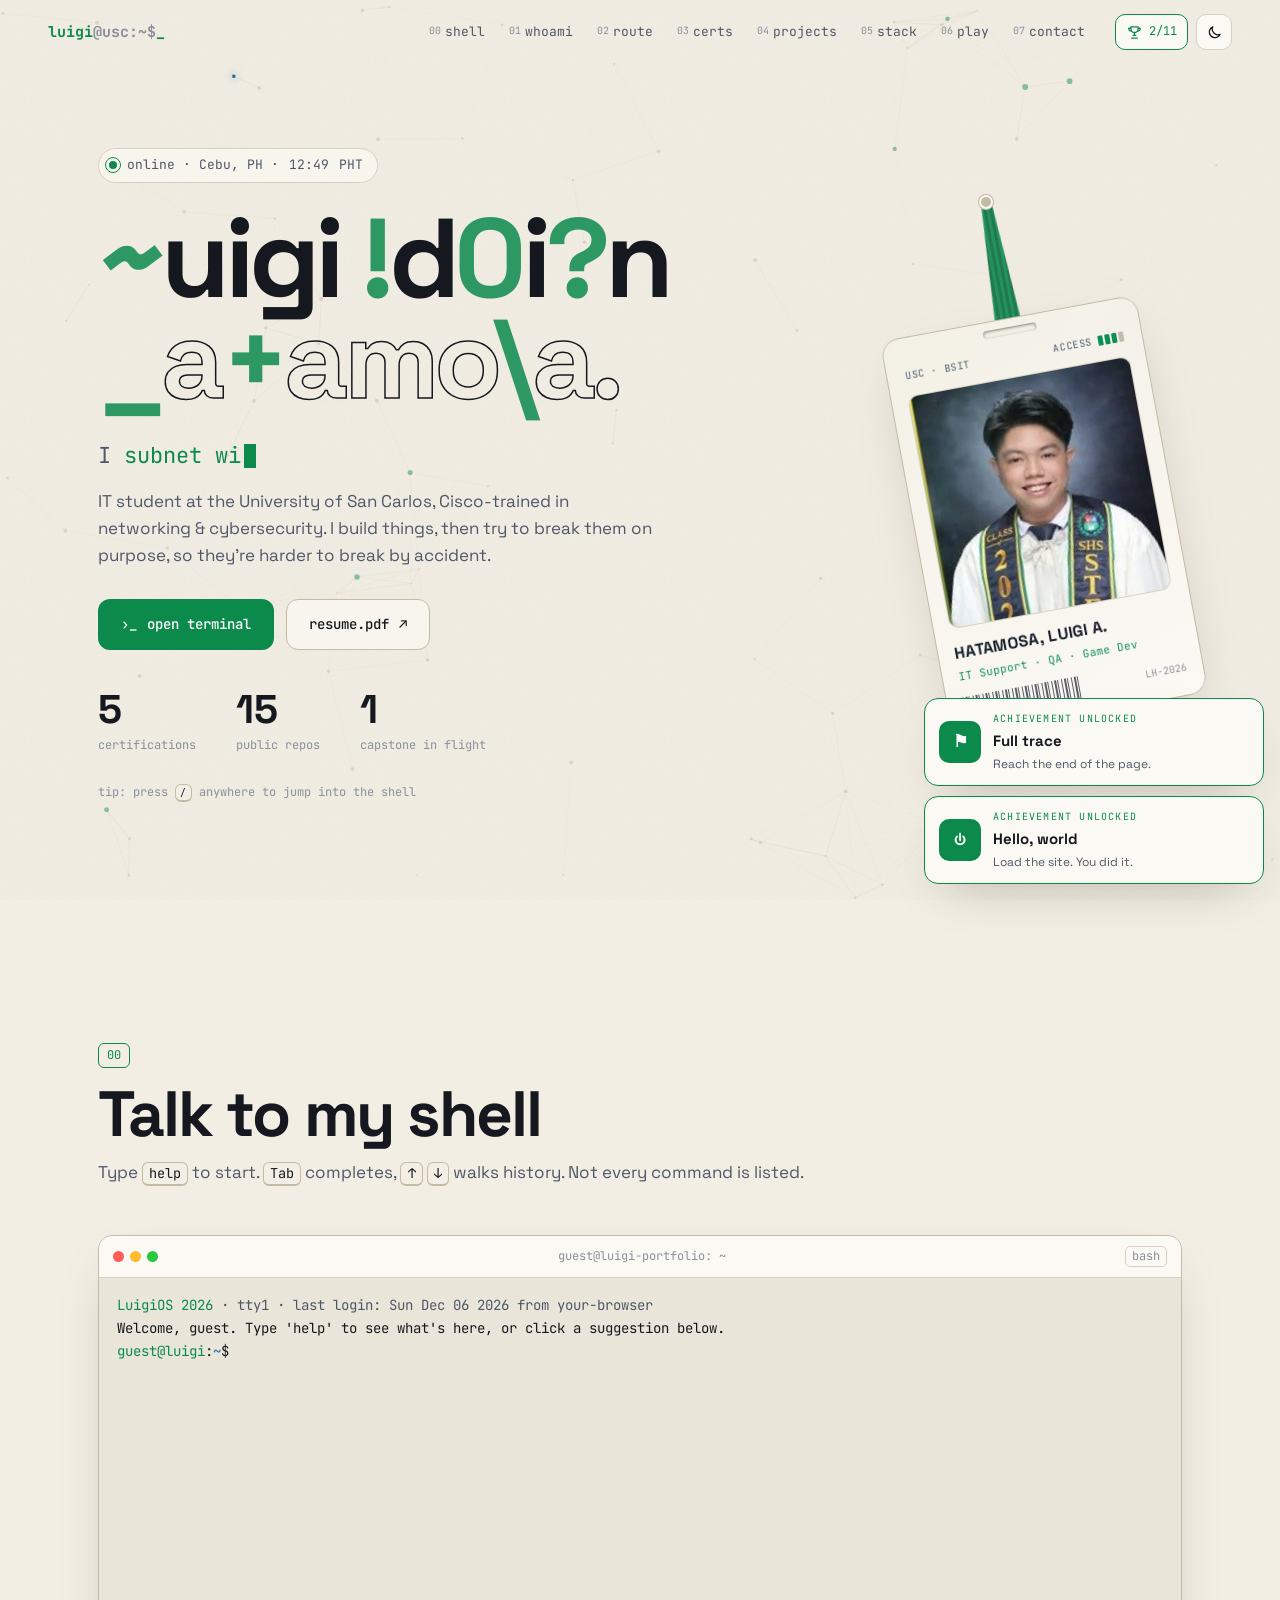
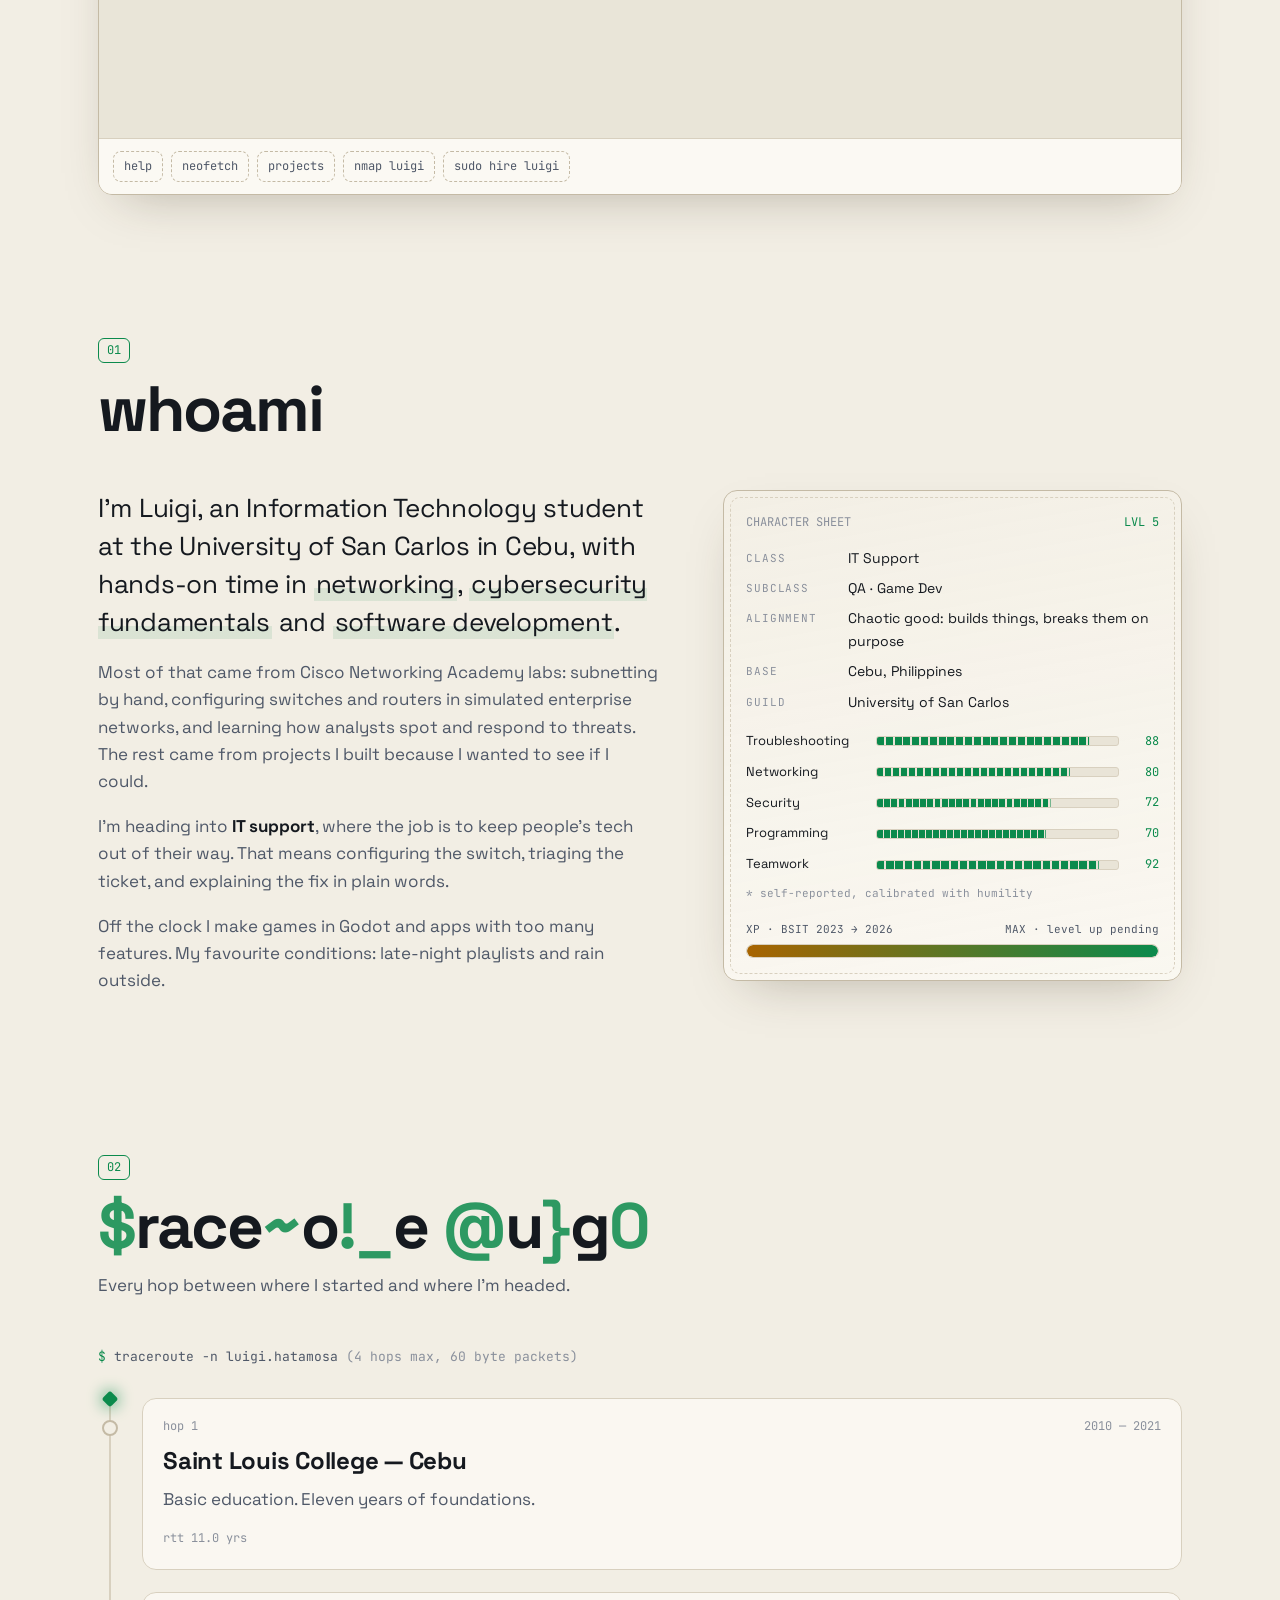
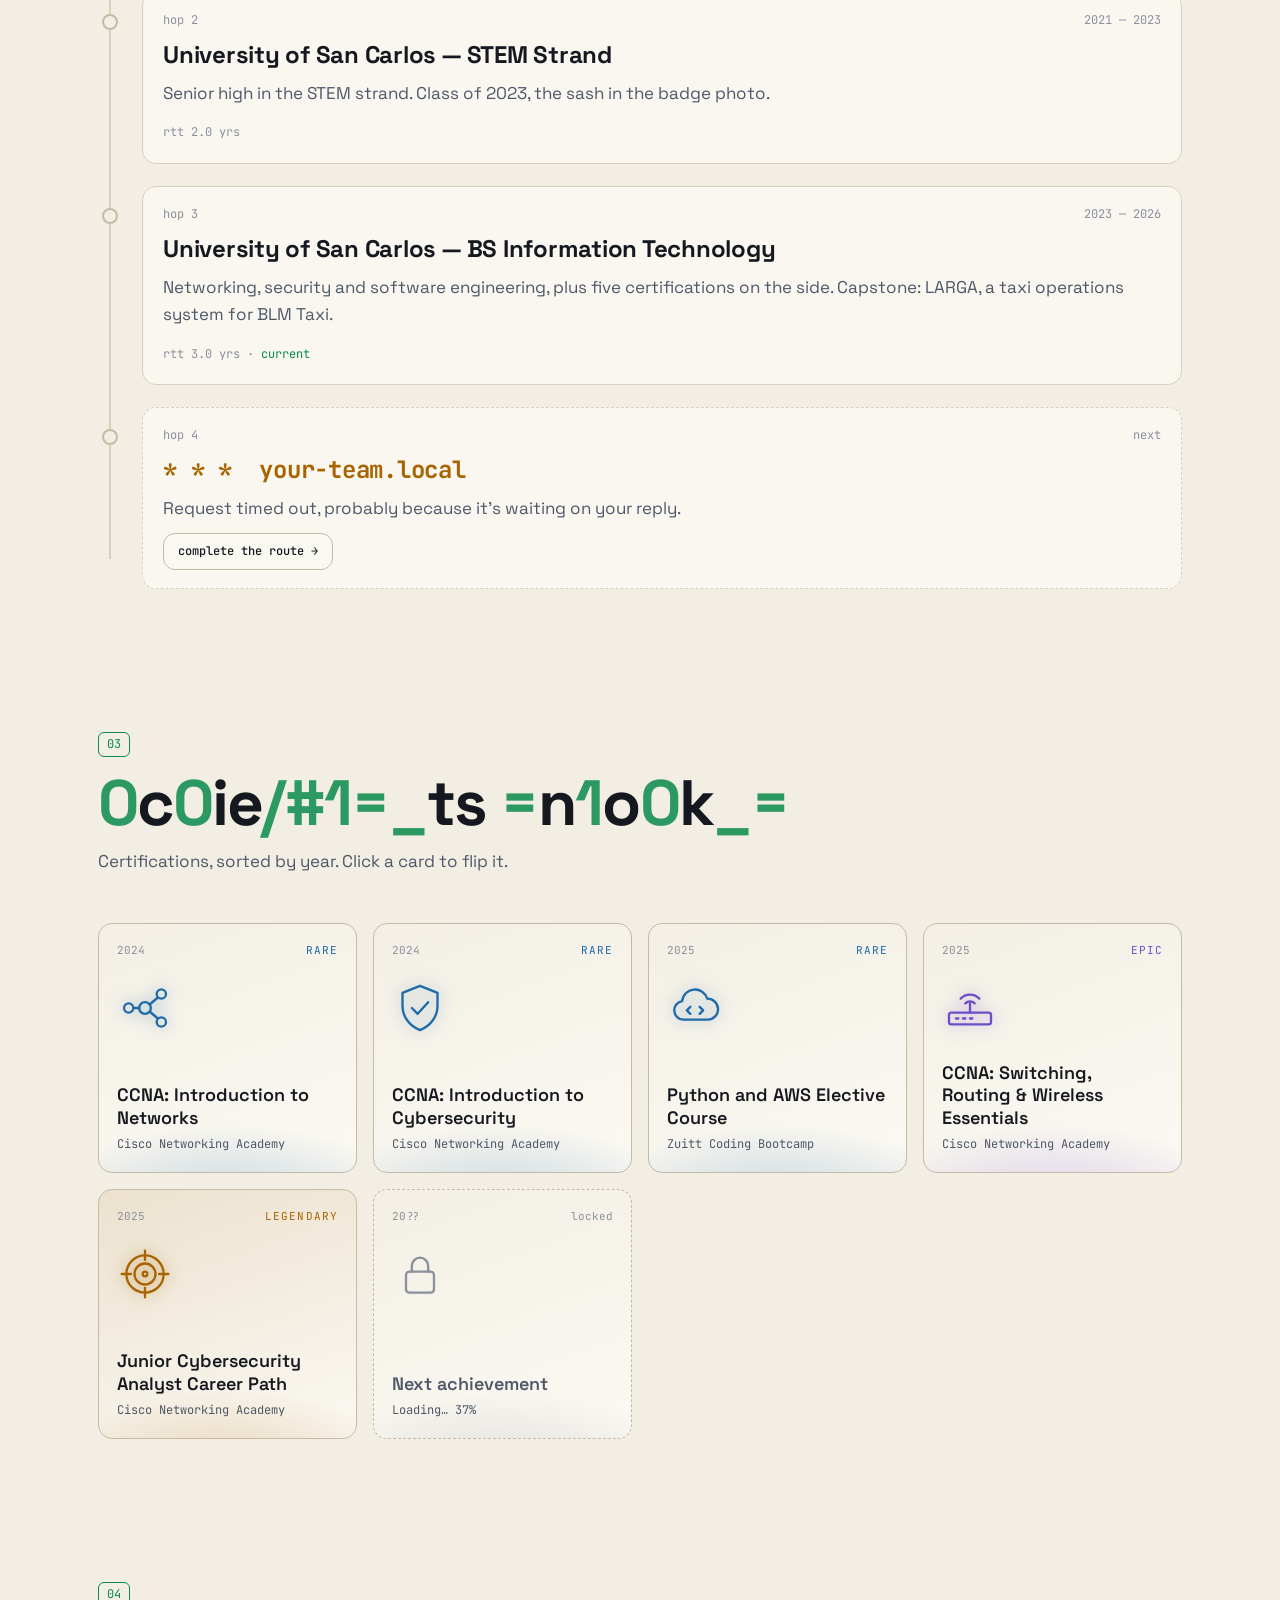
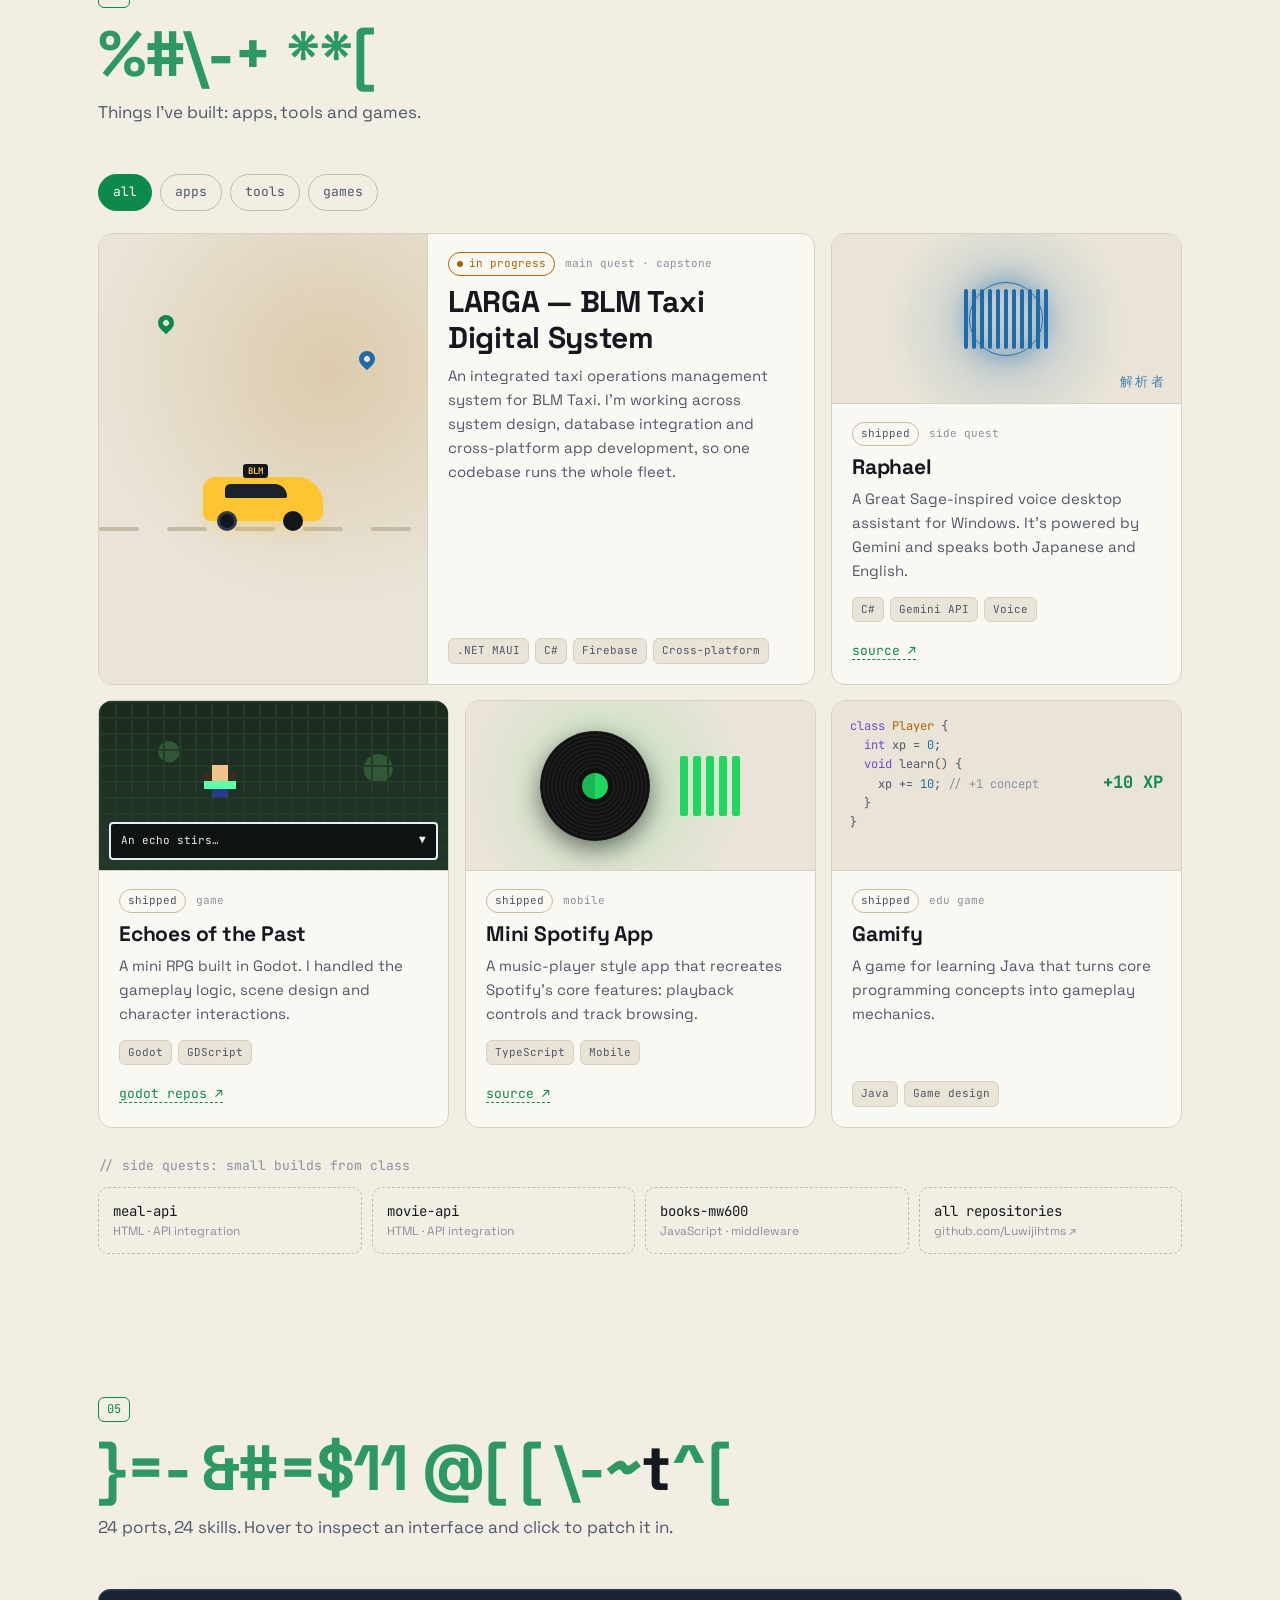
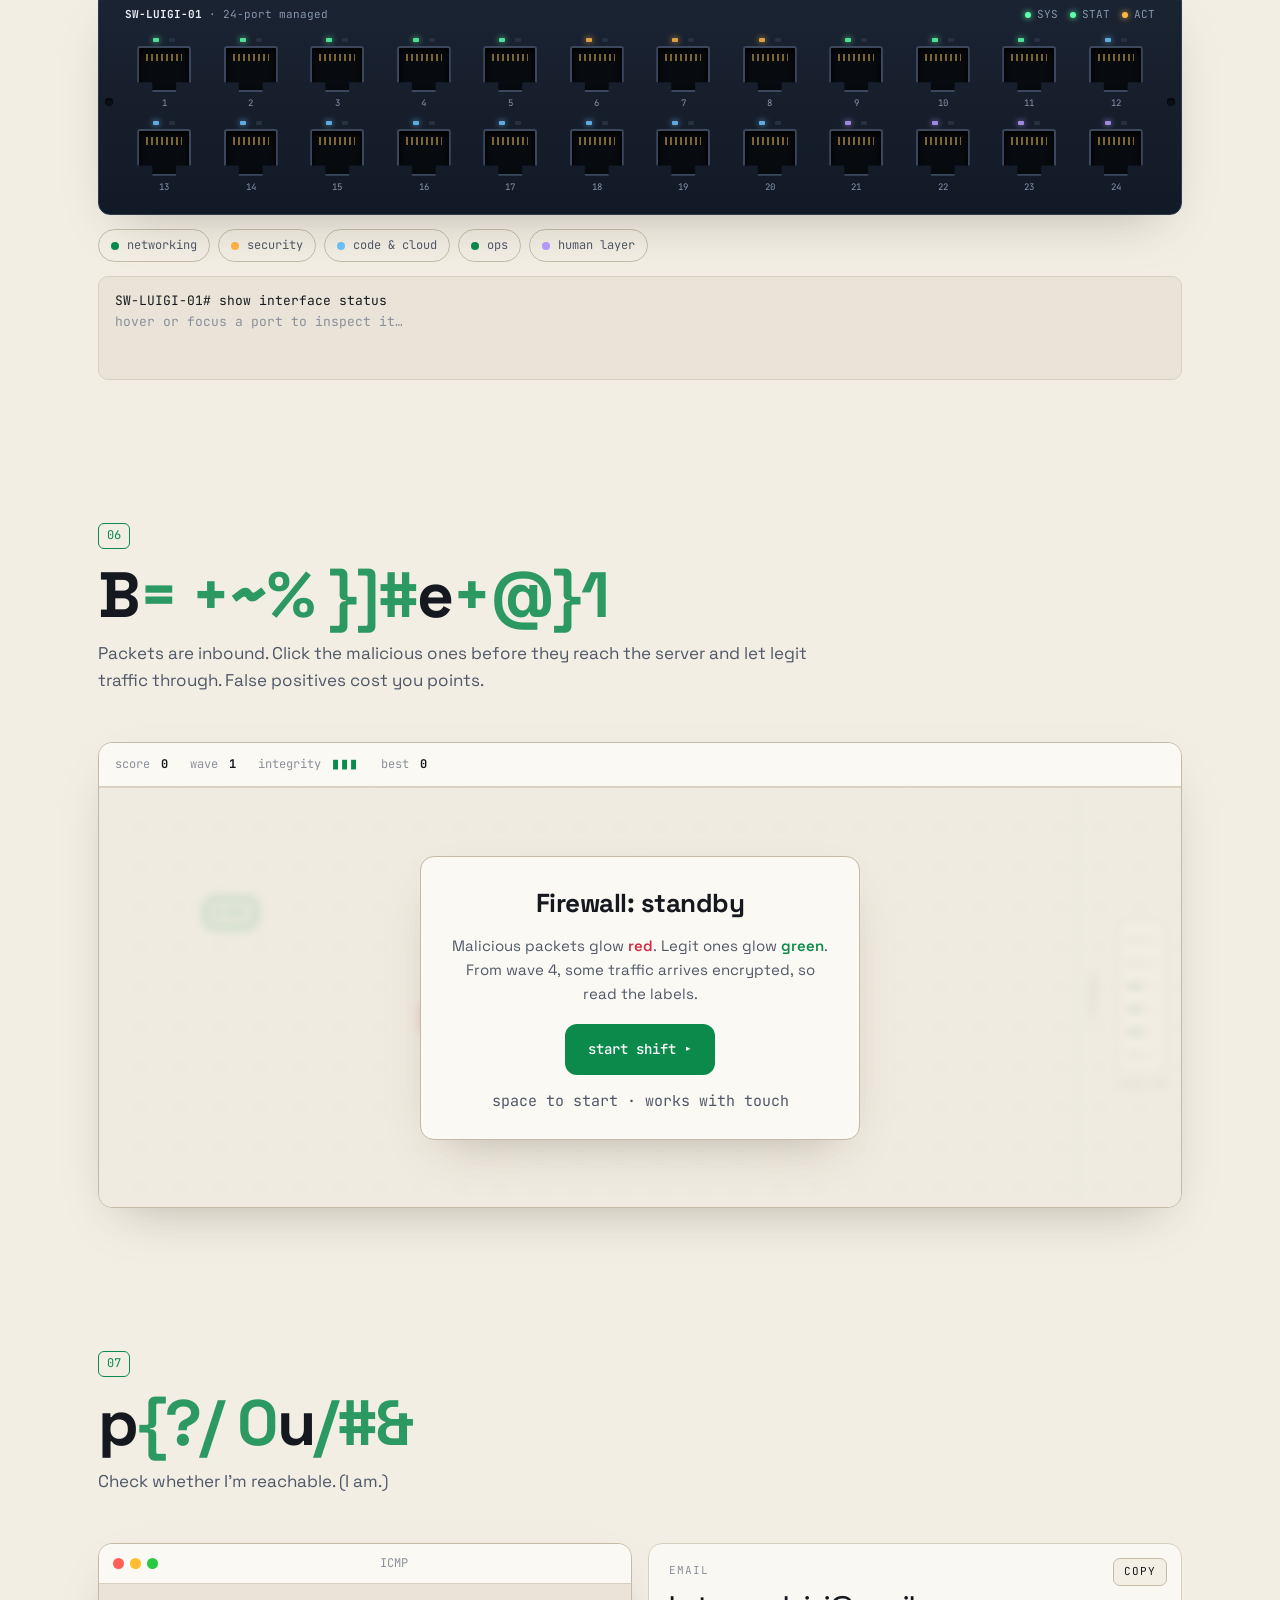
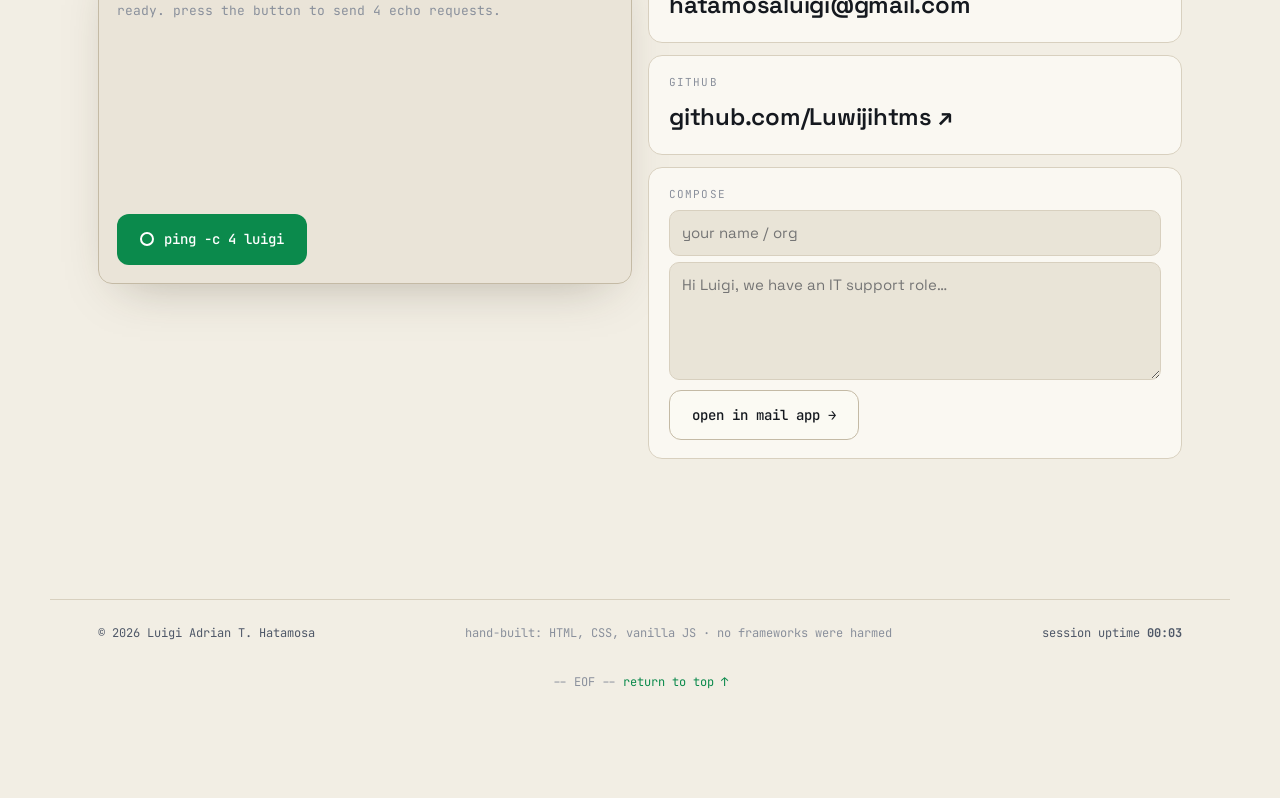
==== index.html @ 9a30456d "Redesign portfolio: interactive terminal theme, new GitHub username New site with boot screen, swing" ====
<!DOCTYPE html>
<html lang="en" data-theme="dark">
<head>
  <meta charset="utf-8" />
  <meta name="viewport" content="width=device-width,initial-scale=1" />
  <title>Luigi Hatamosa — IT Support · Builder · Breaker</title>
  <meta name="description" content="Portfolio of Luigi Adrian T. Hatamosa — BSIT student at the University of San Carlos, Cisco-trained in networking and cybersecurity, and a builder of apps and games." />
  <meta name="theme-color" content="#070a10" />
  <meta property="og:type" content="website" />
  <meta property="og:url" content="https://luwijihtms.github.io/" />
  <meta property="og:title" content="Luigi Hatamosa — IT Support · Builder · Breaker" />
  <meta property="og:description" content="Networking, cybersecurity and a habit of building things, then breaking them on purpose. Come talk to my shell." />
  <meta property="og:image" content="https://luwijihtms.github.io/assets/luigi.jpg" />
  <link rel="icon" href="assets/favicon.svg" type="image/svg+xml" />
  <link rel="preconnect" href="https://fonts.googleapis.com" />
  <link rel="preconnect" href="https://fonts.gstatic.com" crossorigin />
  <link href="https://fonts.googleapis.com/css2?family=JetBrains+Mono:wght@400;500;700&family=Space+Grotesk:wght@400;500;600;700&display=swap" rel="stylesheet" />
  <link rel="stylesheet" href="style.css" />
  <script>
    // Runs before paint: pick theme and decide whether to show the boot screen.
    (function () {
      var html = document.documentElement;
      try {
        var t = localStorage.getItem('lh-theme');
        if (t) html.dataset.theme = JSON.parse(t);
        else if (matchMedia('(prefers-color-scheme: light)').matches) html.dataset.theme = 'light';
      } catch (e) {}
      var booted = false;
      try { booted = sessionStorage.getItem('lh-booted') === '1'; } catch (e) {}
      if (!booted && !matchMedia('(prefers-reduced-motion: reduce)').matches) html.classList.add('booting');
      html.classList.add('js');
    })();
  </script>
</head>
<body>
  <a class="skip-link" href="#main">Skip to content</a>

  <!-- Boot screen (once per session) -->
  <div class="boot" id="boot" aria-hidden="true">
    <pre class="boot-log" id="boot-log"></pre>
    <p class="boot-skip">press any key to skip</p>
  </div>

  <canvas id="net-bg" class="net-bg" aria-hidden="true"></canvas>
  <div class="grain" aria-hidden="true"></div>
  <div class="cursor-ring" id="cursor-ring" aria-hidden="true"></div>

  <header class="nav" id="nav">
    <a class="nav-logo" href="#home" aria-label="Luigi Hatamosa, back to top">
      <span class="acc">luigi</span><span class="dim">@usc:~$</span><span class="blink">_</span>
    </a>
    <nav class="nav-links" id="nav-links" aria-label="Sections">
      <a href="#shell"><i>00</i>shell</a>
      <a href="#whoami"><i>01</i>whoami</a>
      <a href="#route"><i>02</i>route</a>
      <a href="#certs"><i>03</i>certs</a>
      <a href="#quests"><i>04</i>projects</a>
      <a href="#stack"><i>05</i>stack</a>
      <a href="#firewall"><i>06</i>play</a>
      <a href="#ping"><i>07</i>contact</a>
    </nav>
    <div class="nav-tools">
      <button class="chip" id="ach-btn" type="button" aria-haspopup="dialog" title="Achievements">
        <svg viewBox="0 0 24 24" aria-hidden="true"><path d="M7 4h10v3a5 5 0 0 1-10 0V4Zm5 8v4m-4 4h8m-6-4h4M7 6H4a3 3 0 0 0 3 4m10-4h3a3 3 0 0 1-3 4" /></svg>
        <span id="ach-count">0/11</span>
      </button>
      <button class="icon-btn" id="theme-btn" type="button" aria-label="Toggle light and dark theme">
        <svg class="i-sun" viewBox="0 0 24 24" aria-hidden="true"><circle cx="12" cy="12" r="4" /><path d="M12 2v2m0 16v2M4.9 4.9l1.4 1.4m11.4 11.4 1.4 1.4M2 12h2m16 0h2M4.9 19.1l1.4-1.4m11.4-11.4 1.4-1.4" /></svg>
        <svg class="i-moon" viewBox="0 0 24 24" aria-hidden="true"><path d="M20 14.5A8 8 0 0 1 9.5 4a8 8 0 1 0 10.5 10.5Z" /></svg>
      </button>
      <button class="icon-btn menu-btn" id="menu-btn" type="button" aria-expanded="false" aria-controls="nav-links" aria-label="Open menu">
        <span></span><span></span>
      </button>
    </div>
    <div class="scroll-progress" id="scroll-progress" aria-hidden="true"></div>
  </header>

  <main id="main">
    <!-- HERO -->
    <section id="home" class="hero">
      <div class="hero-copy">
        <p class="status-line"><span class="pulse" aria-hidden="true"></span>online · Cebu, PH · <span id="clock">--:--</span> PHT</p>
        <h1 class="hero-name">
          <span class="scramble" data-text="Luigi Adrian">Luigi Adrian</span>
          <span class="scramble outline" data-text="Hatamosa.">Hatamosa.</span>
        </h1>
        <p class="hero-role">I <span class="rotator" id="rotator">keep networks up</span><span class="caret" aria-hidden="true"></span></p>
        <p class="hero-sub">IT student at the University of San Carlos, Cisco-trained in networking &amp; cybersecurity. I build things, then try to break them on purpose, so they're harder to break by accident.</p>
        <div class="hero-ctas">
          <a class="btn btn-primary magnetic" href="#shell" data-focus-terminal>
            <span class="mono">›_</span> open terminal
          </a>
          <a class="btn btn-ghost magnetic" href="assets/Hatamosa_Resume.pdf" target="_blank" rel="noopener">resume.pdf <span aria-hidden="true">↗</span></a>
        </div>
        <ul class="hero-meta">
          <li><b data-count="5">0</b><span>certifications</span></li>
          <li><b data-count="15">0</b><span>public repos</span></li>
          <li><b data-count="1">0</b><span>capstone in flight</span></li>
        </ul>
        <p class="kbd-hint">tip: press <kbd>/</kbd> anywhere to jump into the shell</p>
      </div>

      <div class="badge-stage" id="badge-stage">
        <div class="pivot" aria-hidden="true"></div>
        <div class="pendulum" id="pendulum">
          <div class="strap" aria-hidden="true"></div>
          <div class="badge" id="badge" tabindex="0" role="button" aria-label="ID badge for Luigi Hatamosa. Press Enter to give it a push.">
            <div class="badge-clip" aria-hidden="true"></div>
            <div class="badge-head"><span>USC · BSIT</span><span class="badge-level">ACCESS <i></i><i></i><i></i><i class="off"></i></span></div>
            <div class="badge-photo"><img src="assets/luigi.jpg" alt="Portrait of Luigi Adrian Hatamosa in his senior high STEM graduation sash" width="305" height="444" /></div>
            <div class="badge-body">
              <strong>HATAMOSA, LUIGI A.</strong>
              <span>IT Support · QA · Game Dev</span>
              <div class="badge-foot">
                <div class="barcode" aria-hidden="true"></div>
                <span class="mono">LH-2026</span>
              </div>
            </div>
            <div class="badge-holo" aria-hidden="true"></div>
          </div>
        </div>
        <p class="badge-hint mono">↖ grab it. swing it.</p>
      </div>
    </section>

    <!-- 00 SHELL -->
    <section id="shell" class="section">
      <header class="sec-head reveal">
        <span class="sec-num">00</span>
        <h2 data-scramble>Talk to my shell</h2>
        <p>Type <kbd>help</kbd> to start. <kbd>Tab</kbd> completes, <kbd>↑</kbd> <kbd>↓</kbd> walks history. Not every command is listed.</p>
      </header>
      <div class="term reveal" id="term">
        <div class="term-bar">
          <span class="dots" aria-hidden="true"><i></i><i></i><i></i></span>
          <span class="term-title">guest@luigi-portfolio: ~</span>
          <span class="term-tag">bash</span>
        </div>
        <div class="term-body" id="term-body">
          <div class="term-out" id="term-out" role="log" aria-live="polite"></div>
          <form class="term-line" id="term-form" autocomplete="off">
            <label for="term-input" class="term-prompt"><span class="acc">guest@luigi</span>:<span class="info">~</span>$</label>
            <input id="term-input" type="text" spellcheck="false" autocapitalize="off" autocorrect="off" enterkeyhint="send" aria-label="Terminal command" />
          </form>
        </div>
        <div class="term-chips" aria-label="Suggested commands">
          <button type="button" data-cmd="help">help</button>
          <button type="button" data-cmd="neofetch">neofetch</button>
          <button type="button" data-cmd="projects">projects</button>
          <button type="button" data-cmd="nmap luigi">nmap luigi</button>
          <button type="button" data-cmd="sudo hire luigi">sudo hire luigi</button>
        </div>
      </div>
    </section>

    <!-- 01 WHOAMI -->
    <section id="whoami" class="section">
      <header class="sec-head reveal">
        <span class="sec-num">01</span>
        <h2 data-scramble>whoami</h2>
      </header>
      <div class="who-grid">
        <div class="who-copy reveal">
          <p class="lead">I'm Luigi, an Information Technology student at the University of San Carlos in Cebu, with hands-on time in <mark>networking</mark>, <mark>cybersecurity fundamentals</mark> and <mark>software development</mark>.</p>
          <p>Most of that came from Cisco Networking Academy labs: subnetting by hand, configuring switches and routers in simulated enterprise networks, and learning how analysts spot and respond to threats. The rest came from projects I built because I wanted to see if I could.</p>
          <p>I'm heading into <strong>IT support</strong>, where the job is to keep people's tech out of their way. That means configuring the switch, triaging the ticket, and explaining the fix in plain words.</p>
          <p class="muted">Off the clock I make games in Godot and apps with too many features. My favourite conditions: late-night playlists and rain outside.</p>
        </div>

        <aside class="charsheet reveal" aria-label="Character sheet">
          <div class="cs-head">
            <span class="mono dim">CHARACTER SHEET</span>
            <span class="mono acc">LVL <span id="cs-level">—</span></span>
          </div>
          <dl class="cs-facts">
            <div><dt>Class</dt><dd>IT Support</dd></div>
            <div><dt>Subclass</dt><dd>QA · Game Dev</dd></div>
            <div><dt>Alignment</dt><dd>Chaotic good: builds things, breaks them on purpose</dd></div>
            <div><dt>Base</dt><dd>Cebu, Philippines</dd></div>
            <div><dt>Guild</dt><dd>University of San Carlos</dd></div>
          </dl>
          <ul class="stats">
            <li data-value="88"><span>Troubleshooting</span><b></b><em>88</em></li>
            <li data-value="80"><span>Networking</span><b></b><em>80</em></li>
            <li data-value="72"><span>Security</span><b></b><em>72</em></li>
            <li data-value="70"><span>Programming</span><b></b><em>70</em></li>
            <li data-value="92"><span>Teamwork</span><b></b><em>92</em></li>
          </ul>
          <p class="cs-note mono dim">* self-reported, calibrated with humility</p>
          <div class="xp">
            <div class="xp-top mono"><span>XP · BSIT 2023 → 2026</span><span id="xp-pct">0%</span></div>
            <div class="xp-bar"><div class="xp-fill" id="xp-fill"></div></div>
          </div>
        </aside>
      </div>
    </section>

    <!-- 02 ROUTE -->
    <section id="route" class="section">
      <header class="sec-head reveal">
        <span class="sec-num">02</span>
        <h2 data-scramble>traceroute luigi</h2>
        <p>Every hop between where I started and where I'm headed.</p>
      </header>
      <div class="trace" id="trace">
        <div class="trace-cmd mono reveal"><span class="acc">$</span> traceroute -n luigi.hatamosa <span class="dim">(4 hops max, 60 byte packets)</span></div>
        <div class="trace-rail" aria-hidden="true"><div class="trace-fill" id="trace-fill"></div><div class="trace-packet" id="trace-packet"></div></div>
        <ol class="hops">
          <li class="hop reveal">
            <span class="hop-dot" aria-hidden="true"></span>
            <div class="hop-card">
              <div class="hop-top mono"><span>hop 1</span><span>2010 — 2021</span></div>
              <h3>Saint Louis College — Cebu</h3>
              <p>Basic education. Eleven years of foundations.</p>
              <span class="hop-ms mono">rtt 11.0 yrs</span>
            </div>
          </li>
          <li class="hop reveal">
            <span class="hop-dot" aria-hidden="true"></span>
            <div class="hop-card">
              <div class="hop-top mono"><span>hop 2</span><span>2021 — 2023</span></div>
              <h3>University of San Carlos — STEM Strand</h3>
              <p>Senior high in the STEM strand. Class of 2023, the sash in the badge photo.</p>
              <span class="hop-ms mono">rtt 2.0 yrs</span>
            </div>
          </li>
          <li class="hop reveal">
            <span class="hop-dot" aria-hidden="true"></span>
            <div class="hop-card">
              <div class="hop-top mono"><span>hop 3</span><span>2023 — 2026</span></div>
              <h3>University of San Carlos — BS Information Technology</h3>
              <p>Networking, security and software engineering, plus five certifications on the side. Capstone: LARGA, a taxi operations system for BLM Taxi.</p>
              <span class="hop-ms mono">rtt 3.0 yrs · <span class="acc">current</span></span>
            </div>
          </li>
          <li class="hop hop-next reveal">
            <span class="hop-dot" aria-hidden="true"></span>
            <div class="hop-card">
              <div class="hop-top mono"><span>hop 4</span><span>next</span></div>
              <h3 class="mono">* * *&nbsp; your-team.local</h3>
              <p>Request timed out, probably because it's waiting on your reply.</p>
              <a class="btn btn-ghost small" href="#ping">complete the route →</a>
            </div>
          </li>
        </ol>
      </div>
    </section>

    <!-- 03 CERTS -->
    <section id="certs" class="section">
      <header class="sec-head reveal">
        <span class="sec-num">03</span>
        <h2 data-scramble>Achievements unlocked</h2>
        <p>Certifications, sorted by year. Click a card to flip it.</p>
      </header>
      <div class="certs">
        <button class="cert reveal" type="button" data-rarity="rare" aria-pressed="false">
          <span class="cert-inner">
            <span class="cert-face cert-front">
              <span class="cert-top mono"><span>2024</span><span class="rarity">rare</span></span>
              <span class="cert-icon" aria-hidden="true"><svg viewBox="0 0 48 48"><circle cx="10" cy="24" r="4"/><circle cx="38" cy="12" r="4"/><circle cx="38" cy="36" r="4"/><circle cx="24" cy="24" r="5"/><path d="M14 24h5m9-3 7-6m-7 12 7 6"/></svg></span>
              <span class="cert-title">CCNA: Introduction to Networks</span>
              <span class="cert-org">Cisco Networking Academy</span>
            </span>
            <span class="cert-face cert-back">
              <span class="cert-top mono"><span>ITN</span><span>↺</span></span>
              <span>A foundation in networking: IP addressing, subnetting and basic network device configuration.</span>
            </span>
          </span>
        </button>
        <button class="cert reveal" type="button" data-rarity="rare" aria-pressed="false">
          <span class="cert-inner">
            <span class="cert-face cert-front">
              <span class="cert-top mono"><span>2024</span><span class="rarity">rare</span></span>
              <span class="cert-icon" aria-hidden="true"><svg viewBox="0 0 48 48"><path d="M24 5 9 11v11c0 10 6.5 17.5 15 21 8.5-3.5 15-11 15-21V11L24 5Z"/><path d="m17 24 5 5 9-10"/></svg></span>
              <span class="cert-title">CCNA: Introduction to Cybersecurity</span>
              <span class="cert-org">Cisco Networking Academy</span>
            </span>
            <span class="cert-face cert-back">
              <span class="cert-top mono"><span>CYBER</span><span>↺</span></span>
              <span>Core cybersecurity concepts: threat identification, data protection and common attack vectors.</span>
            </span>
          </span>
        </button>
        <button class="cert reveal" type="button" data-rarity="rare" aria-pressed="false">
          <span class="cert-inner">
            <span class="cert-face cert-front">
              <span class="cert-top mono"><span>2025</span><span class="rarity">rare</span></span>
              <span class="cert-icon" aria-hidden="true"><svg viewBox="0 0 48 48"><path d="M14 34a8 8 0 0 1-1-15.9A11 11 0 0 1 34.5 16 9 9 0 0 1 35 34H14Z"/><path d="m20 23-3 3 3 3m8-6 3 3-3 3"/></svg></span>
              <span class="cert-title">Python and AWS Elective Course</span>
              <span class="cert-org">Zuitt Coding Bootcamp</span>
            </span>
            <span class="cert-face cert-back">
              <span class="cert-top mono"><span>PY+AWS</span><span>↺</span></span>
              <span>Python fundamentals and AWS cloud services, applied to practical application development.</span>
            </span>
          </span>
        </button>
        <button class="cert reveal" type="button" data-rarity="epic" aria-pressed="false">
          <span class="cert-inner">
            <span class="cert-face cert-front">
              <span class="cert-top mono"><span>2025</span><span class="rarity">epic</span></span>
              <span class="cert-icon" aria-hidden="true"><svg viewBox="0 0 48 48"><rect x="6" y="28" width="36" height="10" rx="2"/><path d="M12 33h2m4 0h2m4 0h2"/><path d="M24 28v-8m-8-4a11 11 0 0 1 16 0m-12 4a5.5 5.5 0 0 1 8 0"/></svg></span>
              <span class="cert-title">CCNA: Switching, Routing &amp; Wireless Essentials</span>
              <span class="cert-org">Cisco Networking Academy</span>
            </span>
            <span class="cert-face cert-back">
              <span class="cert-top mono"><span>SRWE</span><span>↺</span></span>
              <span>Hands-on configuration of switches, routers and wireless LANs in simulated enterprise environments.</span>
            </span>
          </span>
        </button>
        <button class="cert reveal" type="button" data-rarity="legendary" aria-pressed="false">
          <span class="cert-inner">
            <span class="cert-face cert-front">
              <span class="cert-top mono"><span>2025</span><span class="rarity">legendary</span></span>
              <span class="cert-icon" aria-hidden="true"><svg viewBox="0 0 48 48"><circle cx="24" cy="24" r="16"/><circle cx="24" cy="24" r="9"/><path d="M24 4v8m0 24v8M4 24h8m24 0h8"/><circle cx="24" cy="24" r="2"/></svg></span>
              <span class="cert-title">Junior Cybersecurity Analyst Career Path</span>
              <span class="cert-org">Cisco Networking Academy</span>
            </span>
            <span class="cert-face cert-back">
              <span class="cert-top mono"><span>JCA</span><span>↺</span></span>
              <span>Security monitoring, incident response fundamentals and analyst-level threat assessment workflows.</span>
            </span>
          </span>
        </button>
        <div class="cert cert-locked reveal" aria-label="Next certification: locked">
          <span class="cert-inner">
            <span class="cert-face cert-front">
              <span class="cert-top mono"><span>20??</span><span>locked</span></span>
              <span class="cert-icon" aria-hidden="true"><svg viewBox="0 0 48 48"><rect x="12" y="22" width="24" height="18" rx="3"/><path d="M17 22v-5a7 7 0 0 1 14 0v5"/></svg></span>
              <span class="cert-title">Next achievement</span>
              <span class="cert-org">Loading… 37%</span>
            </span>
          </span>
        </div>
      </div>
    </section>

    <!-- 04 PROJECTS -->
    <section id="quests" class="section">
      <header class="sec-head reveal">
        <span class="sec-num">04</span>
        <h2 data-scramble>Quest log</h2>
        <p>Things I've built: apps, tools and games.</p>
      </header>
      <div class="filters reveal" role="group" aria-label="Filter projects">
        <button type="button" class="filter is-on" data-filter="all">all</button>
        <button type="button" class="filter" data-filter="app">apps</button>
        <button type="button" class="filter" data-filter="tool">tools</button>
        <button type="button" class="filter" data-filter="game">games</button>
      </div>
      <div class="quests" id="quest-grid">
        <article class="quest quest-wide reveal" data-kind="app" data-tilt>
          <div class="quest-art art-taxi" aria-hidden="true">
            <div class="road"><i></i><i></i><i></i><i></i><i></i><i></i></div>
            <div class="taxi"><span>BLM</span></div>
            <div class="pin p1"></div><div class="pin p2"></div>
          </div>
          <div class="quest-body">
            <div class="quest-meta mono"><span class="status status-live">in progress</span><span>main quest · capstone</span></div>
            <h3>LARGA — BLM Taxi Digital System</h3>
            <p>An integrated taxi operations management system for BLM Taxi. I'm working across system design, database integration and cross-platform app development, so one codebase runs the whole fleet.</p>
            <ul class="tags"><li>.NET MAUI</li><li>C#</li><li>Firebase</li><li>Cross-platform</li></ul>
          </div>
        </article>

        <article class="quest reveal" data-kind="tool" data-tilt>
          <div class="quest-art art-voice" aria-hidden="true">
            <div class="orb"></div>
            <div class="wave"><i></i><i></i><i></i><i></i><i></i><i></i><i></i><i></i><i></i><i></i><i></i></div>
            <span class="jp">解析者</span>
          </div>
          <div class="quest-body">
            <div class="quest-meta mono"><span class="status">shipped</span><span>side quest</span></div>
            <h3>Raphael</h3>
            <p>A Great Sage-inspired voice desktop assistant for Windows. It's powered by Gemini and speaks both Japanese and English.</p>
            <ul class="tags"><li>C#</li><li>Gemini API</li><li>Voice</li></ul>
            <div class="quest-links"><a href="https://github.com/Luwijihtms/Raphael" target="_blank" rel="noopener">source ↗</a></div>
          </div>
        </article>

        <article class="quest reveal" data-kind="game" data-tilt>
          <div class="quest-art art-rpg" aria-hidden="true">
            <div class="pixels"></div>
            <div class="hero-sprite"></div>
            <div class="dialog mono">An echo stirs…<span>▼</span></div>
          </div>
          <div class="quest-body">
            <div class="quest-meta mono"><span class="status">shipped</span><span>game</span></div>
            <h3>Echoes of the Past</h3>
            <p>A mini RPG built in Godot. I handled the gameplay logic, scene design and character interactions.</p>
            <ul class="tags"><li>Godot</li><li>GDScript</li></ul>
            <div class="quest-links"><a href="https://github.com/Luwijihtms?tab=repositories&amp;language=gdscript" target="_blank" rel="noopener">godot repos ↗</a></div>
          </div>
        </article>

        <article class="quest reveal" data-kind="app" data-tilt>
          <div class="quest-art art-music" aria-hidden="true">
            <div class="vinyl"><i></i></div>
            <div class="eq"><i></i><i></i><i></i><i></i><i></i></div>
          </div>
          <div class="quest-body">
            <div class="quest-meta mono"><span class="status">shipped</span><span>mobile</span></div>
            <h3>Mini Spotify App</h3>
            <p>A music-player style app that recreates Spotify's core features: playback controls and track browsing.</p>
            <ul class="tags"><li>TypeScript</li><li>Mobile</li></ul>
            <div class="quest-links"><a href="https://github.com/Luwijihtms/adv-mob-dev" target="_blank" rel="noopener">source ↗</a></div>
          </div>
        </article>

        <article class="quest reveal" data-kind="game" data-tilt>
          <div class="quest-art art-code" aria-hidden="true">
            <pre class="mono"><span class="k">class</span> <span class="t">Player</span> {
  <span class="k">int</span> xp = <span class="n">0</span>;
  <span class="k">void</span> learn() {
    xp += <span class="n">10</span>; <span class="c">// +1 concept</span>
  }
}</pre>
            <div class="xp-pop mono">+10 XP</div>
          </div>
          <div class="quest-body">
            <div class="quest-meta mono"><span class="status">shipped</span><span>edu game</span></div>
            <h3>Gamify</h3>
            <p>A game for learning Java that turns core programming concepts into gameplay mechanics.</p>
            <ul class="tags"><li>Java</li><li>Game design</li></ul>
          </div>
        </article>
      </div>

      <div class="side-quests reveal">
        <h3 class="mono dim">// side quests: small builds from class</h3>
        <ul>
          <li data-kind="tool"><a href="https://github.com/Luwijihtms/hatamosa-luigi-meal-api" target="_blank" rel="noopener"><span>meal-api</span><em>HTML · API integration</em></a></li>
          <li data-kind="tool"><a href="https://github.com/Luwijihtms/hatamosa-luigi-movie-api" target="_blank" rel="noopener"><span>movie-api</span><em>HTML · API integration</em></a></li>
          <li data-kind="tool"><a href="https://github.com/Luwijihtms/hatamosa-books-mw600" target="_blank" rel="noopener"><span>books-mw600</span><em>JavaScript · middleware</em></a></li>
          <li><a href="https://github.com/Luwijihtms?tab=repositories" target="_blank" rel="noopener"><span>all repositories</span><em>github.com/Luwijihtms ↗</em></a></li>
        </ul>
      </div>
    </section>

    <!-- 05 STACK -->
    <section id="stack" class="section">
      <header class="sec-head reveal">
        <span class="sec-num">05</span>
        <h2 data-scramble>The stack, on a switch</h2>
        <p>24 ports, 24 skills. Hover to inspect an interface and click to patch it in.</p>
      </header>
      <div class="switch reveal" id="switch">
        <div class="switch-face">
          <div class="switch-brand mono">
            <span><b>SW-LUIGI-01</b> · 24-port managed</span>
            <span class="sys-leds"><i class="on"></i>SYS <i class="on"></i>STAT <i class="blink-led"></i>ACT</span>
          </div>
          <div class="ports" id="ports" role="group" aria-label="Skills as switch ports"></div>
        </div>
        <div class="switch-legend mono" role="group" aria-label="Highlight skill group">
          <button type="button" data-group="net"><i class="g-net"></i>networking</button>
          <button type="button" data-group="sec"><i class="g-sec"></i>security</button>
          <button type="button" data-group="code"><i class="g-code"></i>code &amp; cloud</button>
          <button type="button" data-group="ops"><i class="g-ops"></i>ops</button>
          <button type="button" data-group="soft"><i class="g-soft"></i>human layer</button>
        </div>
        <pre class="switch-console mono" id="switch-console" aria-live="polite">SW-LUIGI-01# show interface status
<span class="dim">hover or focus a port to inspect it…</span></pre>
      </div>
    </section>

    <!-- 06 GAME -->
    <section id="firewall" class="section">
      <header class="sec-head reveal">
        <span class="sec-num">06</span>
        <h2 data-scramble>Be the firewall</h2>
        <p>Packets are inbound. Click the malicious ones before they reach the server and let legit traffic through. False positives cost you points.</p>
      </header>
      <div class="game reveal" id="game">
        <div class="game-hud mono">
          <span>score <b id="g-score">0</b></span>
          <span>wave <b id="g-wave">1</b></span>
          <span>integrity <b id="g-hp" class="hp">▮▮▮</b></span>
          <span>best <b id="g-best">0</b></span>
        </div>
        <canvas id="game-canvas" aria-label="Firewall mini game"></canvas>
        <div class="game-overlay" id="game-overlay">
          <div class="go-card">
            <h3 id="go-title">Firewall: standby</h3>
            <p id="go-text">Malicious packets glow <span class="bad">red</span>. Legit ones glow <span class="good">green</span>. From wave 4, some traffic arrives encrypted, so read the labels.</p>
            <button class="btn btn-primary" id="go-btn" type="button">start shift ▸</button>
            <p class="mono dim go-small">space to start · works with touch</p>
          </div>
        </div>
      </div>
    </section>

    <!-- 07 CONTACT -->
    <section id="ping" class="section">
      <header class="sec-head reveal">
        <span class="sec-num">07</span>
        <h2 data-scramble>ping luigi</h2>
        <p>Check whether I'm reachable. (I am.)</p>
      </header>
      <div class="contact-grid">
        <div class="ping-box reveal">
          <div class="term-bar"><span class="dots" aria-hidden="true"><i></i><i></i><i></i></span><span class="term-title">ICMP</span></div>
          <pre class="ping-out mono" id="ping-out" aria-live="polite"><span class="dim">ready. press the button to send 4 echo requests.</span></pre>
          <button class="btn btn-primary ping-btn" id="ping-btn" type="button"><span class="radar" aria-hidden="true"></span> ping -c 4 luigi</button>
        </div>
        <div class="contact-cards reveal">
          <div class="c-card">
            <span class="mono dim">email</span>
            <a href="mailto:hatamosaluigi@gmail.com" class="c-big">hatamosaluigi@gmail.com</a>
            <button type="button" class="copy-btn mono" data-copy="hatamosaluigi@gmail.com">copy</button>
          </div>
          <div class="c-card">
            <span class="mono dim">github</span>
            <a href="https://github.com/Luwijihtms" target="_blank" rel="noopener" class="c-big">github.com/Luwijihtms ↗</a>
          </div>
          <form class="compose" id="compose">
            <span class="mono dim">compose</span>
            <label class="sr-only" for="c-name">Your name</label>
            <input id="c-name" name="name" placeholder="your name / org" required />
            <label class="sr-only" for="c-msg">Message</label>
            <textarea id="c-msg" name="msg" rows="4" placeholder="Hi Luigi, we have an IT support role…" required></textarea>
            <button class="btn btn-ghost" type="submit">open in mail app →</button>
          </form>
        </div>
      </div>
    </section>
  </main>

  <footer class="footer" id="footer">
    <div class="footer-row mono">
      <span>© <span id="year">2026</span> Luigi Adrian T. Hatamosa</span>
      <span class="dim">hand-built: HTML, CSS, vanilla JS · no frameworks were harmed</span>
      <span>session uptime <b id="uptime">00:00</b></span>
    </div>
    <p class="footer-eof mono dim">-- EOF -- <a href="#home">return to top ↑</a></p>
  </footer>

  <dialog class="ach-dialog" id="ach-dialog" aria-labelledby="ach-title">
    <div class="ach-head">
      <h2 id="ach-title">Achievements <span class="mono dim" id="ach-dialog-count"></span></h2>
      <button class="icon-btn" type="button" id="ach-close" aria-label="Close">✕</button>
    </div>
    <div class="ach-bar"><div id="ach-bar-fill"></div></div>
    <ul class="ach-list" id="ach-list"></ul>
    <button class="mono dim ach-reset" type="button" id="ach-reset">reset progress</button>
  </dialog>

  <div class="toasts" id="toasts" aria-live="polite"></div>

  <script src="js/core.js" defer></script>
  <script src="js/fx.js" defer></script>
  <script src="js/terminal.js" defer></script>
  <script src="js/sections.js" defer></script>
  <script src="js/game.js" defer></script>
</body>
</html>
---- style.css ----
/* =========================================================
   Luigi Hatamosa — portfolio
   Theme: phosphor terminal × network ops × a little bit of game
   ========================================================= */

:root {
  --bg: #070a10;
  --bg-2: #0b1019;
  --panel: #0e1520;
  --panel-2: #121b29;
  --line: #1c293b;
  --line-2: #2a3b53;
  --text: #e6edf6;
  --muted: #9aabc2;
  --dim: #5d6d85;
  --acc: #5dffa8;
  --acc-soft: rgba(93, 255, 168, 0.12);
  --acc-ink: #04140b;
  --amber: #ffb547;
  --danger: #ff5d73;
  --info: #6cc4ff;
  --violet: #b69cff;
  --shadow: 0 20px 60px -20px rgba(0, 0, 0, 0.7);
  --glow: 0 0 24px rgba(93, 255, 168, 0.35);

  --font: "Space Grotesk", system-ui, -apple-system, "Segoe UI", sans-serif;
  --mono: "JetBrains Mono", ui-monospace, "Cascadia Code", Consolas, monospace;
  --radius: 14px;
  --gutter: clamp(16px, 4vw, 48px);
  --maxw: 1180px;
  --ease: cubic-bezier(0.2, 0.8, 0.2, 1);
  color-scheme: dark;
}

:root[data-theme="light"] {
  --bg: #f2eee4;
  --bg-2: #e9e4d7;
  --panel: #fbf9f3;
  --panel-2: #f3efe5;
  --line: #d8d0bf;
  --line-2: #c4baa5;
  --text: #15191f;
  --muted: #4f5868;
  --dim: #8a909c;
  --acc: #0b8a4c;
  --acc-soft: rgba(11, 138, 76, 0.1);
  --acc-ink: #ffffff;
  --amber: #a86400;
  --danger: #cf2d45;
  --info: #1f6aa8;
  --violet: #6b4fc9;
  --shadow: 0 20px 50px -24px rgba(60, 50, 30, 0.35);
  --glow: 0 0 0 rgba(0, 0, 0, 0);
  color-scheme: light;
}

*,
*::before,
*::after { box-sizing: border-box; }

html { scroll-behavior: smooth; scroll-padding-top: 80px; }
@media (prefers-reduced-motion: reduce) {
  html { scroll-behavior: auto; }
  *, *::before, *::after { animation-duration: 0.001ms !important; animation-iteration-count: 1 !important; transition-duration: 0.001ms !important; }
}

body {
  margin: 0;
  background: var(--bg);
  color: var(--text);
  font-family: var(--font);
  font-size: 17px;
  line-height: 1.6;
  -webkit-font-smoothing: antialiased;
  overflow-x: hidden;
  transition: background-color 0.4s var(--ease), color 0.4s var(--ease);
}

img { max-width: 100%; display: block; }
a { color: inherit; }
button { font: inherit; color: inherit; }
::selection { background: var(--acc); color: var(--acc-ink); }

.mono { font-family: var(--mono); }
.acc { color: var(--acc); }
.dim { color: var(--dim); }
.info { color: var(--info); }
.muted { color: var(--muted); }
.sr-only { position: absolute; width: 1px; height: 1px; overflow: hidden; clip: rect(0 0 0 0); white-space: nowrap; }

kbd {
  font-family: var(--mono);
  font-size: 0.8em;
  padding: 0.1em 0.45em;
  border: 1px solid var(--line-2);
  border-bottom-width: 2px;
  border-radius: 6px;
  background: var(--panel-2);
  color: var(--text);
}

mark {
  background: linear-gradient(transparent 62%, var(--acc-soft) 62%);
  color: inherit;
  padding: 0 2px;
}

:focus-visible { outline: 2px solid var(--acc); outline-offset: 3px; border-radius: 4px; }

.skip-link {
  position: fixed; left: 16px; top: -60px; z-index: 200;
  background: var(--acc); color: var(--acc-ink); padding: 8px 14px; border-radius: 8px;
  font-family: var(--mono); text-decoration: none;
}
.skip-link:focus { top: 16px; }

/* ---------- Background layers ---------- */
.net-bg {
  position: fixed; inset: 0; z-index: 0; pointer-events: none;
  width: 100%; height: 100%;
}
.grain {
  position: fixed; inset: 0; z-index: 1; pointer-events: none; opacity: 0.05;
  background-image: url("data:image/svg+xml,%3Csvg xmlns='http://www.w3.org/2000/svg' width='160' height='160'%3E%3Cfilter id='n'%3E%3CfeTurbulence type='fractalNoise' baseFrequency='0.9' numOctaves='2' stitchTiles='stitch'/%3E%3C/filter%3E%3Crect width='100%25' height='100%25' filter='url(%23n)'/%3E%3C/svg%3E");
}
:root[data-theme="light"] .grain { opacity: 0.08; mix-blend-mode: multiply; }

.cursor-ring {
  position: fixed; left: 0; top: 0; z-index: 150; pointer-events: none;
  width: 34px; height: 34px; margin: -17px 0 0 -17px;
  border: 1.5px solid var(--acc); border-radius: 50%;
  opacity: 0; transition: width 0.25s var(--ease), height 0.25s var(--ease), margin 0.25s var(--ease), opacity 0.3s, background-color 0.25s;
  mix-blend-mode: difference;
}
:root[data-theme="light"] .cursor-ring { mix-blend-mode: normal; }
.cursor-ring.on { opacity: 0.7; }
.cursor-ring.hot { width: 56px; height: 56px; margin: -28px 0 0 -28px; background: var(--acc-soft); }
@media (pointer: coarse) { .cursor-ring { display: none; } }

/* ---------- Boot ---------- */
.boot { display: none; }
html.booting .boot {
  display: flex; flex-direction: column; justify-content: flex-end;
  position: fixed; inset: 0; z-index: 300; padding: var(--gutter);
  background: #030508; color: #5dffa8;
  font-family: var(--mono); font-size: clamp(12px, 1.6vw, 15px);
  transition: opacity 0.5s var(--ease), transform 0.6s var(--ease);
}
html.booting body { overflow: hidden; }
.boot.done { opacity: 0; transform: scale(1.03); pointer-events: none; }
.boot-log { margin: 0; white-space: pre-wrap; line-height: 1.7; text-shadow: 0 0 8px rgba(93, 255, 168, 0.5); }
.boot-log .ok { color: #5dffa8; }
.boot-log .w { color: #e6edf6; }
.boot-skip { margin: 18px 0 0; color: #5d6d85; animation: blink 1.2s steps(2) infinite; }

/* ---------- Nav ---------- */
.nav {
  position: fixed; top: 0; left: 0; right: 0; z-index: 100;
  display: flex; align-items: center; gap: 20px;
  padding: 14px var(--gutter);
  transition: background-color 0.3s, border-color 0.3s, padding 0.3s;
  border-bottom: 1px solid transparent;
}
.nav.scrolled {
  background: color-mix(in srgb, var(--bg) 78%, transparent);
  backdrop-filter: blur(14px) saturate(140%);
  -webkit-backdrop-filter: blur(14px) saturate(140%);
  border-bottom-color: var(--line);
  padding-top: 10px; padding-bottom: 10px;
}
.nav-logo { font-family: var(--mono); font-weight: 700; text-decoration: none; font-size: 15px; white-space: nowrap; }
.blink { animation: blink 1s steps(2) infinite; color: var(--acc); }
@keyframes blink { 50% { opacity: 0; } }

.nav-links { display: flex; gap: 4px; margin-left: auto; }
.nav-links a {
  font-family: var(--mono); font-size: 13px; text-decoration: none; color: var(--muted);
  padding: 6px 10px; border-radius: 8px; position: relative; transition: color 0.2s, background-color 0.2s;
}
.nav-links a i { font-style: normal; color: var(--dim); font-size: 10px; margin-right: 4px; vertical-align: 2px; }
.nav-links a:hover { color: var(--text); background: var(--panel-2); }
.nav-links a.active { color: var(--acc); }
.nav-links a.active i { color: var(--acc); }

.nav-tools { display: flex; align-items: center; gap: 8px; }
.chip, .icon-btn {
  display: inline-flex; align-items: center; justify-content: center; gap: 6px;
  height: 36px; border: 1px solid var(--line); background: var(--panel);
  border-radius: 10px; cursor: pointer; transition: border-color 0.2s, transform 0.2s, background-color 0.2s;
}
.chip { padding: 0 10px; font-family: var(--mono); font-size: 12px; }
.icon-btn { width: 36px; }
.chip:hover, .icon-btn:hover { border-color: var(--acc); }
.chip svg, .icon-btn svg { width: 17px; height: 17px; fill: none; stroke: currentColor; stroke-width: 1.8; stroke-linecap: round; stroke-linejoin: round; }
.chip.bump { animation: bump 0.6s var(--ease); border-color: var(--acc); color: var(--acc); }
@keyframes bump { 30% { transform: scale(1.18); } }
.i-moon { display: none; }
:root[data-theme="light"] .i-sun { display: none; }
:root[data-theme="light"] .i-moon { display: block; }

.menu-btn { display: none; flex-direction: column; gap: 5px; }
.menu-btn span { width: 16px; height: 1.5px; background: currentColor; transition: transform 0.3s var(--ease); }
.menu-btn[aria-expanded="true"] span:first-child { transform: translateY(3.25px) rotate(45deg); }
.menu-btn[aria-expanded="true"] span:last-child { transform: translateY(-3.25px) rotate(-45deg); }

.scroll-progress {
  position: absolute; left: 0; bottom: -1px; height: 2px; width: 100%;
  background: var(--acc); transform-origin: 0 50%; transform: scaleX(0);
  box-shadow: var(--glow);
}

@media (max-width: 1020px) {
  .menu-btn { display: inline-flex; }
  .nav-links {
    position: fixed; top: 64px; left: 16px; right: 16px; margin: 0;
    flex-direction: column; gap: 2px; padding: 10px;
    background: var(--panel); border: 1px solid var(--line); border-radius: var(--radius);
    box-shadow: var(--shadow);
    opacity: 0; transform: translateY(-8px); pointer-events: none;
    transition: opacity 0.25s, transform 0.25s var(--ease);
  }
  .nav-links.open { opacity: 1; transform: none; pointer-events: auto; }
  .nav-links a { padding: 10px 12px; font-size: 15px; }
  .nav-tools { margin-left: auto; }
}

/* ---------- Layout ---------- */
main { position: relative; z-index: 2; }
.section {
  max-width: var(--maxw); margin: 0 auto;
  padding: clamp(80px, 12vw, 140px) var(--gutter) 0;
}
.sec-head { margin-bottom: clamp(28px, 4vw, 48px); max-width: 720px; }
.sec-num {
  display: inline-block; font-family: var(--mono); font-size: 12px; color: var(--acc);
  border: 1px solid var(--acc); border-radius: 6px; padding: 2px 8px; margin-bottom: 14px;
}
.sec-head h2 {
  font-size: clamp(34px, 6vw, 64px); line-height: 1.02; letter-spacing: -0.03em;
  margin: 0 0 12px; font-weight: 700;
}
.sec-head p { margin: 0; color: var(--muted); }

.glyph { color: var(--acc); opacity: 0.85; }

/* reveal */
.js .reveal { opacity: 0; transform: translateY(26px); transition: opacity 0.8s var(--ease), transform 0.8s var(--ease); }
.js .reveal.in { opacity: 1; transform: none; }

/* ---------- Buttons ---------- */
.btn {
  --mx: 0px; --my: 0px;
  display: inline-flex; align-items: center; gap: 10px;
  padding: 13px 22px; border-radius: 12px; border: 1px solid transparent;
  font-family: var(--mono); font-size: 14px; font-weight: 500; text-decoration: none; cursor: pointer;
  transform: translate(var(--mx), var(--my));
  transition: transform 0.25s var(--ease), box-shadow 0.25s, background-color 0.25s, border-color 0.25s, color 0.25s;
  position: relative; overflow: hidden;
}
.btn-primary { background: var(--acc); color: var(--acc-ink); box-shadow: var(--glow); }
.btn-primary:hover { box-shadow: 0 0 36px rgba(93, 255, 168, 0.55); }
.btn-ghost { border-color: var(--line-2); background: color-mix(in srgb, var(--panel) 70%, transparent); }
.btn-ghost:hover { border-color: var(--acc); color: var(--acc); }
.btn.small { padding: 8px 14px; font-size: 12px; }
.btn:active { transform: translate(var(--mx), var(--my)) scale(0.97); }

/* ---------- Hero ---------- */
.hero {
  position: relative; max-width: var(--maxw); margin: 0 auto;
  min-height: 100svh; padding: 110px var(--gutter) 60px;
  display: grid; grid-template-columns: 1.25fr 0.75fr; align-items: center; gap: 40px;
}
.status-line {
  display: inline-flex; align-items: center; gap: 10px; margin: 0 0 26px;
  font-family: var(--mono); font-size: 13px; color: var(--muted);
  padding: 6px 14px 6px 10px; border: 1px solid var(--line); border-radius: 99px;
  background: color-mix(in srgb, var(--panel) 70%, transparent);
}
.pulse { width: 8px; height: 8px; border-radius: 50%; background: var(--acc); position: relative; }
.pulse::after {
  content: ""; position: absolute; inset: -4px; border-radius: 50%; border: 1px solid var(--acc);
  animation: ping-ring 1.8s var(--ease) infinite;
}
@keyframes ping-ring { from { transform: scale(0.5); opacity: 1; } to { transform: scale(2.2); opacity: 0; } }

.hero-name {
  margin: 0; font-size: clamp(52px, 9vw, 112px); line-height: 0.9; letter-spacing: -0.05em; font-weight: 700;
}
.hero-name .scramble { display: block; cursor: default; }
.hero-name .outline {
  color: transparent; -webkit-text-stroke: 1.5px var(--text);
  background: linear-gradient(90deg, var(--acc), var(--info)) no-repeat;
  background-size: 0% 100%; -webkit-background-clip: text; background-clip: text;
  transition: background-size 0.8s var(--ease);
}
.hero-name .outline:hover { background-size: 100% 100%; -webkit-text-stroke-color: transparent; }
.hero-name .outline .glyph { -webkit-text-stroke: 0; }

.hero-role { font-family: var(--mono); font-size: clamp(17px, 2.2vw, 22px); margin: 28px 0 14px; color: var(--muted); }
.rotator { color: var(--acc); }
.caret { display: inline-block; width: 0.55em; height: 1.1em; background: var(--acc); vertical-align: -0.2em; margin-left: 3px; animation: blink 1s steps(2) infinite; }
.hero-sub { max-width: 560px; color: var(--muted); margin: 0 0 30px; }
.hero-ctas { display: flex; flex-wrap: wrap; gap: 12px; }
.hero-meta { list-style: none; display: flex; gap: clamp(18px, 4vw, 40px); padding: 0; margin: 40px 0 0; }
.hero-meta li { display: flex; flex-direction: column; }
.hero-meta b { font-size: clamp(28px, 4vw, 40px); line-height: 1; font-weight: 700; color: var(--text); }
.hero-meta span { font-family: var(--mono); font-size: 12px; color: var(--dim); margin-top: 6px; }
.kbd-hint { font-family: var(--mono); font-size: 12px; color: var(--dim); margin: 28px 0 0; }
@media (pointer: coarse) { .kbd-hint { display: none; } }

/* badge */
.badge-stage { position: relative; height: 560px; display: flex; justify-content: center; user-select: none; }
.pivot {
  position: absolute; top: 0; left: 50%; width: 14px; height: 14px; margin-left: -7px; border-radius: 50%;
  background: var(--line-2); border: 2px solid var(--panel); box-shadow: 0 0 0 1px var(--line-2); z-index: 3;
}
.pendulum {
  position: absolute; top: 7px; left: 50%; width: 260px; margin-left: -130px;
  transform-origin: 50% 0; display: flex; flex-direction: column; align-items: center;
  will-change: transform;
}
.strap {
  width: 26px; height: 120px;
  background: repeating-linear-gradient(90deg, var(--acc) 0 3px, color-mix(in srgb, var(--acc) 70%, #000) 3px 6px);
  clip-path: polygon(30% 0, 70% 0, 100% 100%, 0 100%);
  opacity: 0.9;
}
:root[data-theme="light"] .strap { background: repeating-linear-gradient(90deg, #0b8a4c 0 3px, #0a6d3d 3px 6px); }
.badge {
  --hx: 50%; --hy: 50%;
  position: relative; width: 260px; padding: 22px 16px 16px; margin-top: -2px;
  background: linear-gradient(160deg, var(--panel-2), var(--panel));
  border: 1px solid var(--line-2); border-radius: 18px; box-shadow: var(--shadow);
  cursor: grab; touch-action: none; overflow: hidden;
}
.badge:active { cursor: grabbing; }
.badge-clip {
  position: absolute; top: 8px; left: 50%; width: 54px; height: 8px; margin-left: -27px;
  border-radius: 6px; background: var(--bg); box-shadow: inset 0 1px 3px rgba(0, 0, 0, 0.5);
}
.badge-head { display: flex; justify-content: space-between; align-items: center; font-family: var(--mono); font-size: 10px; color: var(--muted); margin: 8px 2px 12px; letter-spacing: 0.06em; }
.badge-level { display: inline-flex; gap: 2px; align-items: center; }
.badge-level i { width: 5px; height: 10px; background: var(--acc); border-radius: 1px; }
.badge-level i:first-child { margin-left: 4px; }
.badge-level i.off { background: var(--line-2); }
.badge-photo { border-radius: 10px; overflow: hidden; aspect-ratio: 1 / 1.05; background: var(--bg-2); border: 1px solid var(--line); }
.badge-photo img { width: 100%; height: 100%; object-fit: cover; object-position: 50% 18%; pointer-events: none; filter: saturate(0.95) contrast(1.02); }
.badge-body { display: flex; flex-direction: column; gap: 2px; margin-top: 12px; }
.badge-body strong { font-size: 16px; letter-spacing: 0.02em; }
.badge-body > span { font-family: var(--mono); font-size: 11px; color: var(--acc); }
.badge-foot { display: flex; align-items: center; justify-content: space-between; margin-top: 10px; font-size: 10px; color: var(--dim); }
.barcode { width: 120px; height: 22px; background: repeating-linear-gradient(90deg, var(--text) 0 1px, transparent 1px 3px, var(--text) 3px 5px, transparent 5px 6px, var(--text) 6px 7px, transparent 7px 10px); opacity: 0.7; }
.badge-holo {
  position: absolute; inset: 0; pointer-events: none; mix-blend-mode: color-dodge; opacity: 0.35;
  background:
    radial-gradient(circle at var(--hx) var(--hy), rgba(255, 255, 255, 0.35), transparent 40%),
    linear-gradient(115deg, transparent 20%, rgba(93, 255, 168, 0.25) 35%, rgba(108, 196, 255, 0.25) 45%, rgba(182, 156, 255, 0.25) 55%, transparent 70%);
  background-size: 100% 100%, 250% 250%;
  background-position: 0 0, var(--hx) var(--hy);
}
:root[data-theme="light"] .badge-holo { mix-blend-mode: soft-light; opacity: 0.6; }
.badge-hint { position: absolute; bottom: 0; right: 10%; font-size: 12px; color: var(--dim); margin: 0; transform: rotate(-4deg); }

@media (max-width: 860px) {
  .hero { grid-template-columns: 1fr; padding-top: 100px; gap: 10px; }
  .badge-stage { height: 560px; order: -1; margin-top: -10px; }
  .badge-hint { right: 4%; }
}
@media (max-width: 420px) {
  .badge-stage { height: 480px; }
  .pendulum { transform-origin: 50% 0; width: 220px; margin-left: -110px; }
  .badge { width: 220px; }
  .strap { height: 90px; }
}

/* ---------- Terminal ---------- */
.term {
  border: 1px solid var(--line-2); border-radius: var(--radius); overflow: hidden;
  background: color-mix(in srgb, var(--bg-2) 92%, transparent); box-shadow: var(--shadow);
  backdrop-filter: blur(6px);
}
.term.focused { border-color: var(--acc); box-shadow: var(--shadow), 0 0 0 3px var(--acc-soft); }
.term-bar {
  display: flex; align-items: center; gap: 12px; padding: 10px 14px;
  border-bottom: 1px solid var(--line); background: var(--panel);
  font-family: var(--mono); font-size: 12px; color: var(--dim);
}
.dots { display: inline-flex; gap: 6px; }
.dots i { width: 11px; height: 11px; border-radius: 50%; background: var(--line-2); }
.dots i:nth-child(1) { background: #ff5f57; }
.dots i:nth-child(2) { background: #febc2e; }
.dots i:nth-child(3) { background: #28c840; }
.term-title { flex: 1; text-align: center; }
.term-tag { border: 1px solid var(--line); border-radius: 5px; padding: 0 6px; }
.term-body {
  height: min(460px, 62vh); overflow-y: auto; padding: 16px 18px;
  font-family: var(--mono); font-size: 14px; line-height: 1.65; cursor: text;
  scrollbar-width: thin; scrollbar-color: var(--line-2) transparent;
}
.term-out > div { white-space: pre-wrap; word-break: break-word; }
.term-out .cmd { color: var(--text); margin-top: 6px; }
.term-out .cmd .p { color: var(--acc); }
.term-out .err { color: var(--danger); }
.term-out .ok { color: var(--acc); }
.term-out .warn { color: var(--amber); }
.term-out .mut { color: var(--muted); }
.term-out .art { color: var(--acc); line-height: 1.25; overflow-x: auto; white-space: pre; }
.term-out a { color: var(--info); }
.term-out .k { color: var(--amber); display: inline-block; min-width: 13ch; }
.term-out .neo { display: flex; gap: 24px; flex-wrap: wrap; white-space: pre; }
.term-out .neo .art { white-space: pre; }
.swatches { display: inline-flex; gap: 0; margin-top: 6px; }
.swatches i { width: 22px; height: 12px; }
.term-line { display: flex; gap: 10px; align-items: center; }
.term-prompt { white-space: nowrap; color: var(--text); }
.term-line input {
  flex: 1; min-width: 0; background: transparent; border: 0; outline: 0;
  color: var(--text); font: inherit; caret-color: var(--acc); padding: 0;
}
.term-chips { display: flex; flex-wrap: wrap; gap: 8px; padding: 12px 14px; border-top: 1px solid var(--line); background: var(--panel); }
.term-chips button {
  font-family: var(--mono); font-size: 12px; padding: 5px 10px; border-radius: 8px;
  border: 1px dashed var(--line-2); background: transparent; color: var(--muted); cursor: pointer;
}
.term-chips button:hover { border-style: solid; border-color: var(--acc); color: var(--acc); }

/* ---------- Whoami ---------- */
.who-grid { display: grid; grid-template-columns: 1.1fr 0.9fr; gap: clamp(28px, 5vw, 64px); align-items: start; }
.who-copy p { margin: 0 0 18px; color: var(--muted); }
.who-copy .lead { font-size: clamp(20px, 2.4vw, 26px); line-height: 1.45; color: var(--text); letter-spacing: -0.01em; }
.who-copy strong { color: var(--text); }
.charsheet {
  border: 1px solid var(--line-2); border-radius: var(--radius); padding: 22px;
  background: linear-gradient(170deg, var(--panel-2), color-mix(in srgb, var(--panel) 85%, transparent));
  box-shadow: var(--shadow); position: relative;
}
.charsheet::before {
  content: ""; position: absolute; inset: 6px; border: 1px dashed var(--line); border-radius: 10px; pointer-events: none;
}
.cs-head { display: flex; justify-content: space-between; font-size: 12px; margin-bottom: 14px; }
.cs-facts { margin: 0 0 18px; display: grid; gap: 8px; }
.cs-facts div { display: grid; grid-template-columns: 92px 1fr; gap: 10px; font-size: 14px; }
.cs-facts dt { font-family: var(--mono); font-size: 11px; color: var(--dim); text-transform: uppercase; letter-spacing: 0.08em; padding-top: 3px; }
.cs-facts dd { margin: 0; }
.stats { list-style: none; padding: 0; margin: 0; display: grid; gap: 10px; }
.stats li { display: grid; grid-template-columns: 120px 1fr 30px; gap: 10px; align-items: center; font-size: 13px; }
.stats b {
  height: 10px; border-radius: 3px; background: var(--bg-2); border: 1px solid var(--line); position: relative; overflow: hidden;
}
.stats b::after {
  content: ""; position: absolute; inset: 0; transform-origin: 0 50%; transform: scaleX(var(--v, 0));
  background: repeating-linear-gradient(90deg, var(--acc) 0 8px, transparent 8px 10px);
  transition: transform 1.4s var(--ease);
}
.stats em { font-style: normal; font-family: var(--mono); font-size: 12px; color: var(--acc); text-align: right; }
.cs-note { font-size: 11px; margin: 10px 0 18px; }
.xp-top { display: flex; justify-content: space-between; font-size: 11px; color: var(--muted); margin-bottom: 6px; }
.xp-bar { height: 14px; border-radius: 99px; background: var(--bg-2); border: 1px solid var(--line); overflow: hidden; }
.xp-fill { height: 100%; width: 0; background: linear-gradient(90deg, var(--amber), var(--acc)); transition: width 1.6s var(--ease); border-radius: 99px; }
@media (max-width: 860px) { .who-grid { grid-template-columns: 1fr; } }
@media (max-width: 420px) { .stats li { grid-template-columns: 100px 1fr 28px; } .cs-facts div { grid-template-columns: 1fr; gap: 0; } }

/* ---------- Route ---------- */
.trace { position: relative; padding-left: 44px; }
.trace-cmd { font-size: 13px; color: var(--muted); margin: 0 0 30px -44px; overflow-wrap: anywhere; }
.trace-rail { position: absolute; left: 11px; top: 52px; bottom: 30px; width: 2px; background: var(--line); }
.trace-fill { position: absolute; inset: 0 0 auto 0; height: 0; background: var(--acc); box-shadow: var(--glow); }
.trace-packet {
  position: absolute; left: -5px; top: 0; width: 12px; height: 12px; border-radius: 3px;
  background: var(--acc); box-shadow: 0 0 16px var(--acc); transform: translateY(-6px) rotate(45deg);
}
.hops { list-style: none; margin: 0; padding: 0; display: grid; gap: 22px; }
.hop { position: relative; }
.hop-dot {
  position: absolute; left: -40px; top: 22px; width: 16px; height: 16px; border-radius: 50%;
  background: var(--bg); border: 2px solid var(--line-2); transition: border-color 0.3s, box-shadow 0.3s;
}
.hop.lit .hop-dot { border-color: var(--acc); box-shadow: 0 0 0 4px var(--acc-soft); }
.hop-card {
  border: 1px solid var(--line); border-radius: var(--radius); padding: 18px 20px;
  background: color-mix(in srgb, var(--panel) 88%, transparent); transition: border-color 0.3s, transform 0.3s var(--ease);
}
.hop.lit .hop-card { border-color: var(--line-2); }
.hop-card:hover { transform: translateX(6px); border-color: var(--acc); }
.hop-top { display: flex; justify-content: space-between; font-size: 12px; color: var(--dim); }
.hop-card h3 { margin: 6px 0 6px; font-size: clamp(19px, 2.4vw, 24px); letter-spacing: -0.01em; }
.hop-card p { margin: 0 0 10px; color: var(--muted); }
.hop-ms { font-size: 12px; color: var(--dim); }
.hop-next .hop-card { border-style: dashed; }
.hop-next h3 { color: var(--amber); }

/* ---------- Certs ---------- */
.certs { display: grid; grid-template-columns: repeat(auto-fill, minmax(240px, 1fr)); gap: 16px; }
.cert {
  --rc: var(--info);
  perspective: 1000px; border: 0; padding: 0; background: none; cursor: pointer; text-align: left; height: 250px;
}
.cert[data-rarity="epic"] { --rc: var(--violet); }
.cert[data-rarity="legendary"] { --rc: var(--amber); }
.cert-inner { display: block; position: relative; height: 100%; transform-style: preserve-3d; transition: transform 0.7s var(--ease); }
.cert[aria-pressed="true"] .cert-inner { transform: rotateY(180deg); }
.cert-face {
  position: absolute; inset: 0; display: flex; flex-direction: column; gap: 6px; padding: 18px;
  border-radius: var(--radius); border: 1px solid var(--line-2);
  background: linear-gradient(160deg, var(--panel-2), var(--panel));
  backface-visibility: hidden; -webkit-backface-visibility: hidden; overflow: hidden;
}
.cert-front::before {
  content: ""; position: absolute; inset: auto -30% -60% -30%; height: 80%;
  background: radial-gradient(ellipse at center, color-mix(in srgb, var(--rc) 28%, transparent), transparent 70%);
  transition: transform 0.5s var(--ease);
}
.cert:hover .cert-front::before { transform: translateY(-20%); }
.cert:hover .cert-face { border-color: var(--rc); }
.cert-back { transform: rotateY(180deg); color: var(--muted); font-size: 15px; justify-content: flex-start; gap: 16px; }
.cert-top { display: flex; justify-content: space-between; font-size: 11px; color: var(--dim); position: relative; }
.rarity { color: var(--rc); text-transform: uppercase; letter-spacing: 0.1em; }
.cert-icon { width: 56px; height: 56px; margin: 14px 0 auto; position: relative; }
.cert-icon svg { width: 100%; height: 100%; fill: none; stroke: var(--rc); stroke-width: 2; stroke-linecap: round; stroke-linejoin: round; filter: drop-shadow(0 0 8px color-mix(in srgb, var(--rc) 50%, transparent)); }
.cert-title { font-size: 18px; font-weight: 600; line-height: 1.25; position: relative; color: var(--text); }
.cert-org { font-family: var(--mono); font-size: 12px; color: var(--muted); position: relative; }
.cert[data-rarity="legendary"] .cert-front { background: linear-gradient(160deg, color-mix(in srgb, var(--amber) 10%, var(--panel-2)), var(--panel)); }
.cert-locked { cursor: default; opacity: 0.7; }
.cert-locked .cert-face { border-style: dashed; --rc: var(--dim); }
.cert-locked .cert-icon svg { stroke: var(--dim); filter: none; }
.cert-locked .cert-title { color: var(--muted); }

/* ---------- Quests ---------- */
.filters { display: flex; flex-wrap: wrap; gap: 8px; margin-bottom: 22px; }
.filter {
  font-family: var(--mono); font-size: 13px; padding: 7px 14px; border-radius: 99px;
  border: 1px solid var(--line-2); background: transparent; color: var(--muted); cursor: pointer; transition: all 0.2s;
}
.filter:hover { color: var(--text); border-color: var(--text); }
.filter.is-on { background: var(--acc); border-color: var(--acc); color: var(--acc-ink); }

.quests { display: grid; grid-template-columns: repeat(3, 1fr); gap: 16px; }
.quest {
  --rx: 0deg; --ry: 0deg; --sx: 50%; --sy: 50%;
  position: relative; display: flex; flex-direction: column;
  border: 1px solid var(--line); border-radius: var(--radius); overflow: hidden;
  background: color-mix(in srgb, var(--panel) 92%, transparent);
  transform: perspective(900px) rotateX(var(--rx)) rotateY(var(--ry));
  transition: transform 0.4s var(--ease), border-color 0.3s, opacity 0.4s, box-shadow 0.3s;
}
.quest::after {
  content: ""; position: absolute; inset: 0; pointer-events: none; opacity: 0; transition: opacity 0.3s;
  background: radial-gradient(400px circle at var(--sx) var(--sy), var(--acc-soft), transparent 50%);
}
.quest:hover { border-color: var(--line-2); box-shadow: var(--shadow); }
.quest:hover::after { opacity: 1; }
.js .quest.reveal.in { transform: perspective(900px) rotateX(var(--rx)) rotateY(var(--ry)); }
.quest.tilting { transition: transform 0.08s linear, border-color 0.3s, box-shadow 0.3s; }
.quest.hide { display: none; }
.quest-wide { grid-column: span 2; flex-direction: row; }
.quest-wide .quest-art { flex: 0 0 46%; height: auto; min-height: 260px; }
.quest-body { padding: 18px 20px 20px; display: flex; flex-direction: column; flex: 1; }
.quest-meta { display: flex; gap: 10px; align-items: center; font-size: 11px; color: var(--dim); margin-bottom: 8px; }
.status { padding: 2px 8px; border-radius: 99px; border: 1px solid var(--line-2); color: var(--muted); }
.status-live { border-color: var(--amber); color: var(--amber); display: inline-flex; align-items: center; gap: 6px; }
.status-live::before { content: ""; width: 6px; height: 6px; border-radius: 50%; background: var(--amber); animation: blink 1.1s steps(2) infinite; }
.quest h3 { margin: 0 0 8px; font-size: 21px; letter-spacing: -0.01em; line-height: 1.2; }
.quest-wide h3 { font-size: clamp(22px, 2.6vw, 30px); }
.quest p { margin: 0 0 14px; color: var(--muted); font-size: 15px; }
.tags { list-style: none; padding: 0; margin: auto 0 0; display: flex; flex-wrap: wrap; gap: 6px; }
.tags li { font-family: var(--mono); font-size: 11px; padding: 3px 8px; border-radius: 6px; background: var(--bg-2); border: 1px solid var(--line); color: var(--muted); }
.quest-links { margin-top: 14px; }
.quest-links a { font-family: var(--mono); font-size: 13px; color: var(--acc); text-decoration: none; border-bottom: 1px dashed currentColor; position: relative; z-index: 1; }
.quest-links a:hover { border-bottom-style: solid; }

.quest-art { position: relative; height: 170px; overflow: hidden; background: var(--bg-2); border-bottom: 1px solid var(--line); }
.quest-wide .quest-art { border-bottom: 0; border-right: 1px solid var(--line); }

/* art: taxi */
.art-taxi { background: radial-gradient(circle at 70% 30%, color-mix(in srgb, var(--amber) 20%, transparent), transparent 60%), var(--bg-2); }
.art-taxi .road { position: absolute; left: 0; right: 0; bottom: 34%; height: 4px; display: flex; gap: 28px; animation: road 1.2s linear infinite; }
.art-taxi .road i { flex: 0 0 40px; height: 4px; background: var(--line-2); border-radius: 2px; }
@keyframes road { to { transform: translateX(-68px); } }
.art-taxi .taxi {
  position: absolute; left: 50%; bottom: calc(34% + 10px); width: 120px; height: 44px; margin-left: -60px;
  background: #ffc531; border-radius: 12px 26px 8px 8px; animation: bob 0.6s ease-in-out infinite alternate;
  box-shadow: 0 12px 20px -8px rgba(255, 197, 49, 0.45);
}
.art-taxi .taxi::before { content: ""; position: absolute; top: 7px; left: 22px; width: 62px; height: 14px; border-radius: 6px 14px 2px 2px; background: #1a2230; }
.art-taxi .taxi::after { content: ""; position: absolute; bottom: -10px; left: 14px; width: 20px; height: 20px; border-radius: 50%; background: #11161f; border: 3px solid #2d3a4e; box-shadow: 66px 0 0 0 #11161f; }
.art-taxi .taxi span { position: absolute; top: -13px; left: 40px; font: 700 9px var(--mono); background: #11161f; color: #ffc531; padding: 1px 5px; border-radius: 3px; }
@keyframes bob { to { transform: translateY(-2px); } }
.art-taxi .pin { position: absolute; width: 16px; height: 16px; border-radius: 50% 50% 50% 0; transform: rotate(-45deg); background: var(--acc); animation: drop 2.4s var(--ease) infinite; }
.art-taxi .pin::after { content: ""; position: absolute; inset: 5px; background: var(--bg-2); border-radius: 50%; }
.art-taxi .p1 { top: 18%; left: 18%; }
.art-taxi .p2 { top: 26%; right: 16%; background: var(--info); animation-delay: 1.2s; }
@keyframes drop { 0%, 100% { transform: rotate(-45deg) translate(0, 0); } 50% { transform: rotate(-45deg) translate(3px, -3px); } }

/* art: voice */
.art-voice { display: grid; place-items: center; background: radial-gradient(circle at 50% 55%, color-mix(in srgb, var(--info) 22%, transparent), transparent 60%), var(--bg-2); }
.art-voice .orb { position: absolute; width: 74px; height: 74px; border-radius: 50%; border: 1px solid var(--info); box-shadow: 0 0 30px color-mix(in srgb, var(--info) 60%, transparent), inset 0 0 20px color-mix(in srgb, var(--info) 40%, transparent); animation: breathe 2.6s ease-in-out infinite; }
@keyframes breathe { 50% { transform: scale(1.12); opacity: 0.7; } }
.art-voice .wave { display: flex; gap: 4px; align-items: center; height: 60px; position: relative; }
.art-voice .wave i { width: 4px; height: 100%; background: var(--info); border-radius: 2px; animation: wave 1s ease-in-out infinite; transform-origin: center; }
.art-voice .wave i:nth-child(odd) { animation-duration: 0.8s; }
.art-voice .wave i:nth-child(3n) { animation-duration: 1.3s; }
.art-voice .wave i:nth-child(2) { animation-delay: -0.2s; } .art-voice .wave i:nth-child(4) { animation-delay: -0.5s; }
.art-voice .wave i:nth-child(6) { animation-delay: -0.3s; } .art-voice .wave i:nth-child(8) { animation-delay: -0.7s; }
.art-voice .wave i:nth-child(10) { animation-delay: -0.1s; }
@keyframes wave { 0%, 100% { transform: scaleY(0.15); } 50% { transform: scaleY(1); } }
.art-voice .jp { position: absolute; bottom: 10px; right: 14px; font-size: 13px; color: var(--info); opacity: 0.8; letter-spacing: 0.2em; }

/* art: rpg */
.art-rpg { background: #1b2a1f; image-rendering: pixelated; }
.art-rpg .pixels {
  position: absolute; inset: 0;
  background:
    linear-gradient(#253b29 2px, transparent 2px) 0 0 / 16px 16px,
    linear-gradient(90deg, #253b29 2px, transparent 2px) 0 0 / 16px 16px,
    radial-gradient(circle at 20% 30%, #2f5a35 0 10px, transparent 11px),
    radial-gradient(circle at 80% 40%, #2f5a35 0 14px, transparent 15px),
    linear-gradient(#1b2a1f, #22382a);
}
.art-rpg .hero-sprite {
  position: absolute; left: 30%; top: 38%; width: 8px; height: 8px; background: transparent;
  box-shadow:
    8px 0 #f2c48d, 16px 0 #f2c48d,
    0 8px #3a2a1f, 8px 8px #f2c48d, 16px 8px #f2c48d, 24px 8px #3a2a1f,
    0 16px #5dffa8, 8px 16px #5dffa8, 16px 16px #5dffa8, 24px 16px #5dffa8,
    8px 24px #2b3b8c, 16px 24px #2b3b8c;
  animation: walk 3s steps(12) infinite alternate;
}
@keyframes walk { to { transform: translateX(90px); } }
.art-rpg .dialog {
  position: absolute; left: 10px; right: 10px; bottom: 10px; padding: 8px 10px; font-size: 11px;
  background: #0d1410; color: #e6edf6; border: 2px solid #e6edf6; border-radius: 4px;
}
.art-rpg .dialog span { float: right; animation: blink 0.8s steps(2) infinite; }

/* art: music */
.art-music { display: flex; align-items: center; justify-content: center; gap: 30px; background: radial-gradient(circle at 40% 50%, rgba(30, 215, 96, 0.18), transparent 60%), var(--bg-2); }
.art-music .vinyl {
  width: 110px; height: 110px; border-radius: 50%;
  background: repeating-radial-gradient(circle, #111 0 2px, #1c1c1c 2px 4px);
  display: grid; place-items: center; animation: spin 3s linear infinite; box-shadow: 0 8px 24px rgba(0, 0, 0, 0.5);
}
.art-music .vinyl i { width: 34px; height: 34px; border-radius: 50%; background: conic-gradient(#1ed760 0 50%, #19b852 0); border: 4px solid #111; }
@keyframes spin { to { transform: rotate(360deg); } }
.art-music .eq { display: flex; gap: 5px; align-items: flex-end; height: 60px; }
.art-music .eq i { width: 8px; height: 100%; background: #1ed760; border-radius: 2px; transform-origin: bottom; animation: wave 0.9s ease-in-out infinite; }
.art-music .eq i:nth-child(2) { animation-delay: -0.3s; } .art-music .eq i:nth-child(3) { animation-delay: -0.6s; }
.art-music .eq i:nth-child(4) { animation-delay: -0.15s; } .art-music .eq i:nth-child(5) { animation-delay: -0.45s; }

/* art: code */
.art-code { padding: 16px 18px; }
.art-code pre { margin: 0; font-size: 12px; line-height: 1.6; color: var(--muted); }
.art-code .k { color: var(--violet); } .art-code .t { color: var(--amber); } .art-code .n { color: var(--info); } .art-code .c { color: var(--dim); }
.art-code .xp-pop { position: absolute; right: 18px; top: 40%; color: var(--acc); font-weight: 700; animation: float-up 2.2s var(--ease) infinite; }
@keyframes float-up { 0% { transform: translateY(14px); opacity: 0; } 30% { opacity: 1; } 100% { transform: translateY(-30px); opacity: 0; } }

.side-quests { margin-top: 28px; }
.side-quests h3 { font-size: 13px; font-weight: 400; margin: 0 0 10px; }
.side-quests ul { list-style: none; padding: 0; margin: 0; display: grid; grid-template-columns: repeat(auto-fill, minmax(230px, 1fr)); gap: 10px; }
.side-quests a {
  display: flex; flex-direction: column; padding: 12px 14px; border: 1px dashed var(--line-2); border-radius: 10px;
  text-decoration: none; transition: border-color 0.2s, background-color 0.2s;
}
.side-quests a:hover { border-style: solid; border-color: var(--acc); background: var(--acc-soft); }
.side-quests span { font-family: var(--mono); font-size: 14px; }
.side-quests em { font-style: normal; font-size: 12px; color: var(--dim); }
.side-quests li.hide { display: none; }

@media (max-width: 960px) {
  .quests { grid-template-columns: repeat(2, 1fr); }
}
@media (max-width: 640px) {
  .quests { grid-template-columns: 1fr; }
  .quest-wide { grid-column: auto; flex-direction: column; }
  .quest-wide .quest-art { flex: none; min-height: 180px; height: 180px; border-right: 0; border-bottom: 1px solid var(--line); }
}

/* ---------- Switch ---------- */
.switch { display: grid; gap: 14px; }
.switch-face {
  border-radius: 12px; padding: 16px 18px 20px;
  background: linear-gradient(180deg, #1b2433, #121926);
  border: 1px solid #2a3850; box-shadow: var(--shadow), inset 0 1px 0 rgba(255, 255, 255, 0.06);
  position: relative; color: #c8d3e3;
}
.switch-face::before, .switch-face::after {
  content: ""; position: absolute; top: 50%; width: 8px; height: 8px; margin-top: -4px; border-radius: 50%;
  background: #0b0f16; box-shadow: inset 0 1px 2px #000;
}
.switch-face::before { left: 6px; } .switch-face::after { right: 6px; }
.switch-brand { display: flex; justify-content: space-between; flex-wrap: wrap; gap: 8px; font-size: 11px; color: #8696ad; margin-bottom: 14px; padding: 0 8px; }
.switch-brand b { color: #e6edf6; }
.sys-leds { display: inline-flex; align-items: center; gap: 6px; }
.sys-leds i { width: 6px; height: 6px; border-radius: 50%; background: #2a3546; margin-left: 6px; }
.sys-leds i.on { background: #5dffa8; box-shadow: 0 0 6px #5dffa8; }
.sys-leds i.blink-led { background: #ffb547; box-shadow: 0 0 6px #ffb547; animation: blink 0.4s steps(2) infinite; }

.ports { display: grid; grid-template-columns: repeat(12, 1fr); gap: 10px 8px; padding: 0 8px; }
.port {
  --led: #5dffa8;
  display: flex; flex-direction: column; align-items: center; gap: 4px;
  border: 0; background: none; padding: 0; cursor: pointer; color: #8696ad;
  transition: opacity 0.25s, transform 0.2s;
}
.port[data-group="sec"] { --led: #ffb547; }
.port[data-group="code"] { --led: #6cc4ff; }
.port[data-group="ops"] { --led: #5dffa8; }
.port[data-group="net"] { --led: #5dffa8; }
.port[data-group="soft"] { --led: #b69cff; }
.port .num { font-family: var(--mono); font-size: 9px; }
.port .jack {
  position: relative; width: 100%; max-width: 54px; aspect-ratio: 1.15;
  background: #070a0f; border: 2px solid #3a475c; border-radius: 3px;
  clip-path: polygon(0 0, 100% 0, 100% 78%, 72% 78%, 72% 100%, 28% 100%, 28% 78%, 0 78%);
  box-shadow: inset 0 3px 6px #000;
  transition: border-color 0.2s;
}
.port .jack::before { content: ""; position: absolute; left: 14%; right: 14%; top: 14%; height: 18%; background: repeating-linear-gradient(90deg, #c9a24a 0 2px, transparent 2px 5px); opacity: 0.6; }
.port .leds { display: flex; gap: 10px; }
.port .leds i { width: 6px; height: 4px; border-radius: 1px; background: #253041; }
.port .leds i:first-child { background: var(--led); box-shadow: 0 0 6px var(--led); opacity: 0.85; }
.port .leds i:last-child { animation: activity var(--d, 1.3s) steps(2) var(--delay, 0s) infinite; }
@keyframes activity { 0% { background: #253041; box-shadow: none; } 50% { background: var(--led); box-shadow: 0 0 6px var(--led); } }
.port .plug {
  position: absolute; inset: 6% 8% 0; border-radius: 2px 2px 0 0;
  background: linear-gradient(180deg, #eef3f9 0 38%, var(--led) 38%);
  box-shadow: inset 0 -6px 8px rgba(0, 0, 0, 0.35);
  transform: translateY(110%); transition: transform 0.35s var(--ease);
}
.port.patched .plug { transform: translateY(0); }
.port.patched .jack { border-color: var(--led); box-shadow: inset 0 3px 6px #000, 0 0 10px var(--led); }
.port:hover .jack, .port:focus-visible .jack, .port.sel .jack { border-color: var(--led); }
.port:hover, .port.sel { color: #e6edf6; transform: translateY(-2px); }
.ports.filtering .port:not(.match) { opacity: 0.22; }

.switch-legend { display: flex; flex-wrap: wrap; gap: 8px; }
.switch-legend button {
  display: inline-flex; align-items: center; gap: 8px; font-size: 12px; padding: 6px 12px; border-radius: 99px;
  border: 1px solid var(--line-2); background: transparent; color: var(--muted); cursor: pointer;
}
.switch-legend button.on, .switch-legend button:hover { color: var(--text); border-color: var(--text); }
.switch-legend i { width: 8px; height: 8px; border-radius: 50%; }
.g-net, .g-ops { background: #5dffa8; } .g-sec { background: #ffb547; } .g-code { background: #6cc4ff; } .g-soft { background: #b69cff; }
:root[data-theme="light"] .g-net, :root[data-theme="light"] .g-ops { background: #0b8a4c; }
.switch-console {
  margin: 0; padding: 14px 16px; border-radius: 10px; min-height: 104px;
  background: var(--bg-2); border: 1px solid var(--line); font-size: 13px; line-height: 1.6; color: var(--text);
  white-space: pre-wrap; word-break: break-word;
}
.switch-console .up { color: var(--acc); } .switch-console .k { color: var(--amber); }

@media (max-width: 820px) {
  .ports { grid-template-columns: repeat(6, 1fr); }
}

/* ---------- Game ---------- */
.game {
  position: relative; border: 1px solid var(--line-2); border-radius: var(--radius); overflow: hidden;
  background: color-mix(in srgb, var(--bg-2) 94%, transparent); box-shadow: var(--shadow);
}
.game-hud {
  display: flex; flex-wrap: wrap; gap: 8px 22px; padding: 12px 16px; font-size: 12px; color: var(--dim);
  border-bottom: 1px solid var(--line); background: var(--panel);
}
.game-hud b { color: var(--text); font-weight: 700; margin-left: 4px; }
.game-hud .hp { color: var(--acc); letter-spacing: 2px; }
.game-hud .hp.low { color: var(--danger); }
#game-canvas { display: block; width: 100%; height: 420px; touch-action: manipulation; cursor: crosshair; }
.game.shake { animation: shake 0.35s; }
@keyframes shake { 20% { transform: translateX(-6px); } 40% { transform: translateX(5px); } 60% { transform: translateX(-3px); } 80% { transform: translateX(2px); } }
.game-overlay {
  position: absolute; inset: 45px 0 0; display: grid; place-items: center; padding: 16px;
  background: color-mix(in srgb, var(--bg) 70%, transparent); backdrop-filter: blur(4px); transition: opacity 0.3s;
}
.game-overlay.hidden { opacity: 0; pointer-events: none; }
.go-card { max-width: 440px; text-align: center; padding: 26px; border-radius: var(--radius); background: var(--panel); border: 1px solid var(--line-2); box-shadow: var(--shadow); }
.go-card h3 { margin: 0 0 10px; font-size: 26px; letter-spacing: -0.02em; }
.go-card p { color: var(--muted); margin: 0 0 18px; font-size: 15px; }
.go-card .bad { color: var(--danger); font-weight: 600; } .go-card .good { color: var(--acc); font-weight: 600; }
.go-card .rank { display: block; font-family: var(--mono); color: var(--amber); font-size: 13px; margin-top: 6px; }
.go-small { font-size: 11px; margin: 14px 0 0 !important; }
@media (max-width: 640px) { #game-canvas { height: 380px; } }

/* ---------- Contact ---------- */
.contact-grid { display: grid; grid-template-columns: 1fr 1fr; gap: 16px; align-items: start; }
.ping-box { border: 1px solid var(--line-2); border-radius: var(--radius); overflow: hidden; background: color-mix(in srgb, var(--bg-2) 94%, transparent); box-shadow: var(--shadow); }
.ping-out { margin: 0; padding: 16px 18px; min-height: 230px; font-size: 13px; line-height: 1.7; white-space: pre-wrap; word-break: break-word; }
.ping-out .ok { color: var(--acc); } .ping-out .k { color: var(--amber); }
.ping-btn { margin: 0 18px 18px; }
.radar { width: 14px; height: 14px; border-radius: 50%; border: 2px solid currentColor; position: relative; }
.radar::after { content: ""; position: absolute; inset: -6px; border-radius: 50%; border: 1px solid currentColor; opacity: 0; }
.ping-btn.busy .radar::after { animation: ping-ring 0.9s infinite; }
.contact-cards { display: grid; gap: 12px; }
.c-card, .compose {
  display: flex; flex-direction: column; gap: 6px; padding: 18px 20px; border-radius: var(--radius);
  border: 1px solid var(--line); background: color-mix(in srgb, var(--panel) 90%, transparent); position: relative;
}
.c-card .mono, .compose > .mono { font-size: 11px; text-transform: uppercase; letter-spacing: 0.1em; }
.c-big { font-size: clamp(18px, 2.4vw, 24px); font-weight: 600; text-decoration: none; letter-spacing: -0.01em; overflow-wrap: anywhere; }
.c-big:hover { color: var(--acc); }
.copy-btn {
  position: absolute; top: 14px; right: 14px; font-size: 11px; padding: 4px 10px; border-radius: 7px;
  border: 1px solid var(--line-2); background: var(--panel-2); cursor: pointer;
}
.copy-btn:hover { border-color: var(--acc); color: var(--acc); }
.compose input, .compose textarea {
  font: inherit; font-size: 15px; color: var(--text); background: var(--bg-2); border: 1px solid var(--line);
  border-radius: 10px; padding: 10px 12px; resize: vertical;
}
.compose input:focus, .compose textarea:focus { outline: none; border-color: var(--acc); box-shadow: 0 0 0 3px var(--acc-soft); }
.compose .btn { align-self: flex-start; margin-top: 4px; }
.reachable { animation: reach 1.2s var(--ease); }
@keyframes reach { 30% { box-shadow: 0 0 0 4px var(--acc-soft), var(--glow); border-color: var(--acc); } }
@media (max-width: 820px) { .contact-grid { grid-template-columns: 1fr; } }

/* ---------- Footer ---------- */
.footer { position: relative; z-index: 2; max-width: var(--maxw); margin: clamp(80px, 12vw, 140px) auto 0; padding: 24px var(--gutter) 40px; border-top: 1px solid var(--line); }
.footer-row { display: flex; flex-wrap: wrap; justify-content: space-between; gap: 10px 20px; font-size: 12px; color: var(--muted); }
.footer-eof { text-align: center; font-size: 12px; margin: 30px 0 0; }
.footer-eof a { color: var(--acc); text-decoration: none; }

/* ---------- Achievements dialog ---------- */
.ach-dialog {
  width: min(520px, calc(100vw - 32px)); max-height: min(640px, calc(100vh - 32px));
  padding: 22px; border-radius: 18px; border: 1px solid var(--line-2);
  background: var(--panel); color: var(--text); box-shadow: var(--shadow);
}
.ach-dialog::backdrop { background: rgba(3, 5, 8, 0.6); backdrop-filter: blur(4px); }
.ach-dialog[open] { animation: pop 0.35s var(--ease); }
@keyframes pop { from { transform: scale(0.95) translateY(10px); opacity: 0; } }
.ach-head { display: flex; justify-content: space-between; align-items: center; }
.ach-head h2 { margin: 0; font-size: 22px; }
.ach-head h2 span { font-size: 13px; font-weight: 400; margin-left: 6px; }
.ach-bar { height: 6px; border-radius: 99px; background: var(--bg-2); margin: 14px 0 16px; overflow: hidden; }
.ach-bar div { height: 100%; width: 0; background: var(--acc); transition: width 0.6s var(--ease); }
.ach-list { list-style: none; padding: 0; margin: 0; display: grid; gap: 8px; }
.ach-list li { display: grid; grid-template-columns: 40px 1fr; gap: 12px; align-items: center; padding: 10px 12px; border-radius: 12px; border: 1px solid var(--line); }
.ach-list .ic { width: 40px; height: 40px; border-radius: 10px; display: grid; place-items: center; background: var(--bg-2); font-family: var(--mono); font-size: 15px; color: var(--dim); }
.ach-list b { display: block; font-size: 15px; }
.ach-list small { color: var(--muted); font-size: 13px; }
.ach-list li.got { border-color: color-mix(in srgb, var(--acc) 45%, var(--line)); }
.ach-list li.got .ic { background: var(--acc); color: var(--acc-ink); }
.ach-list li:not(.got) b { color: var(--muted); }
.ach-reset { background: none; border: 0; margin-top: 14px; font-size: 11px; cursor: pointer; text-decoration: underline; }

/* ---------- Toasts ---------- */
.toasts { position: fixed; right: 16px; bottom: 16px; z-index: 250; display: flex; flex-direction: column; gap: 10px; align-items: flex-end; pointer-events: none; }
.toast {
  display: grid; grid-template-columns: 42px 1fr; gap: 12px; align-items: center;
  width: min(340px, calc(100vw - 32px)); padding: 12px 14px; border-radius: 14px;
  background: var(--panel); border: 1px solid var(--acc); box-shadow: var(--shadow), var(--glow);
  animation: toast-in 0.5s var(--ease); pointer-events: auto;
}
.toast.out { animation: toast-out 0.4s var(--ease) forwards; }
@keyframes toast-in { from { transform: translateY(20px) scale(0.96); opacity: 0; } }
@keyframes toast-out { to { transform: translateX(30px); opacity: 0; } }
.toast .ic { width: 42px; height: 42px; border-radius: 10px; display: grid; place-items: center; background: var(--acc); color: var(--acc-ink); font-family: var(--mono); font-weight: 700; }
.toast small { display: block; font-family: var(--mono); font-size: 10px; color: var(--acc); text-transform: uppercase; letter-spacing: 0.12em; }
.toast b { font-size: 15px; }
.toast p { margin: 2px 0 0; font-size: 12px; color: var(--muted); line-height: 1.4; }

/* ---------- Konami ---------- */
html.godmode main, html.godmode .footer, html.godmode .net-bg { animation: hue 3s linear infinite; }
@keyframes hue { to { filter: hue-rotate(360deg); } }
.confetti { position: fixed; z-index: 260; pointer-events: none; font-family: var(--mono); font-size: 14px; font-weight: 700; top: -20px; animation: fall linear forwards; }
@keyframes fall { to { transform: translateY(110vh) rotate(540deg); } }
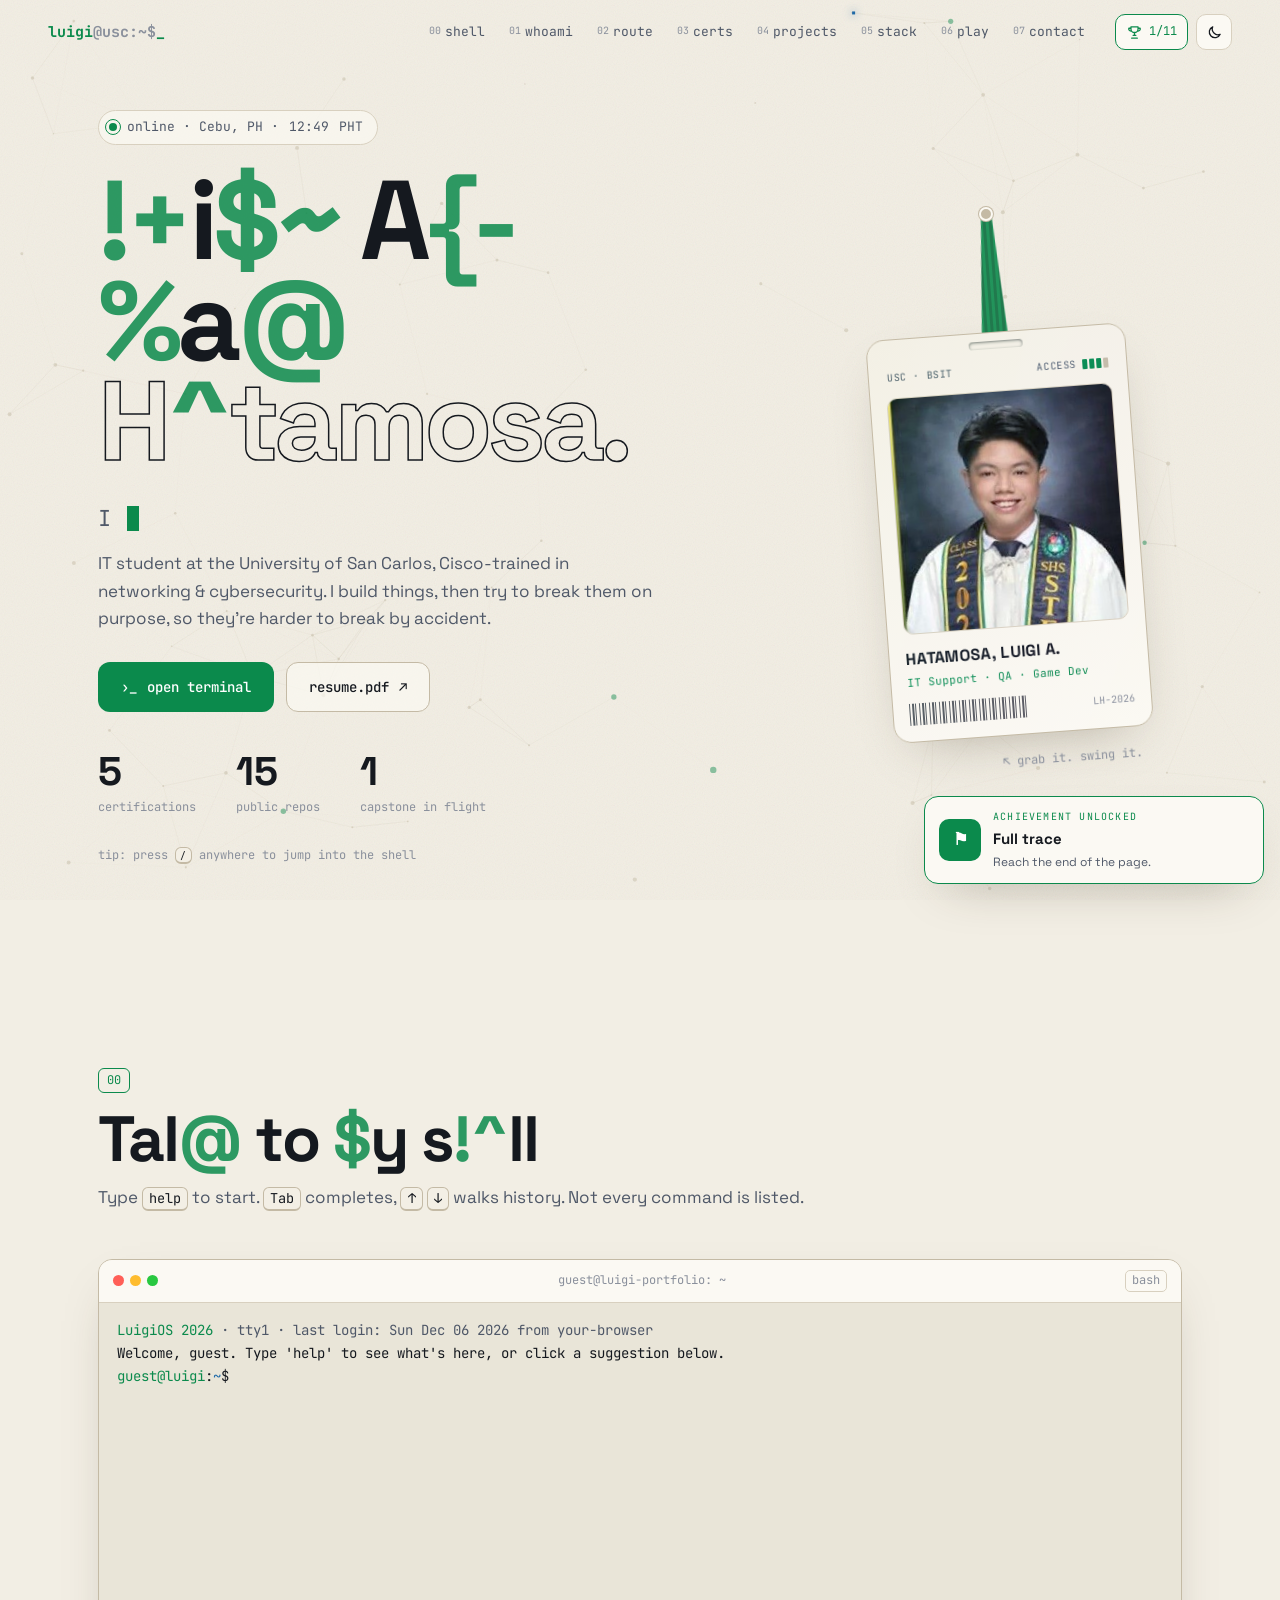
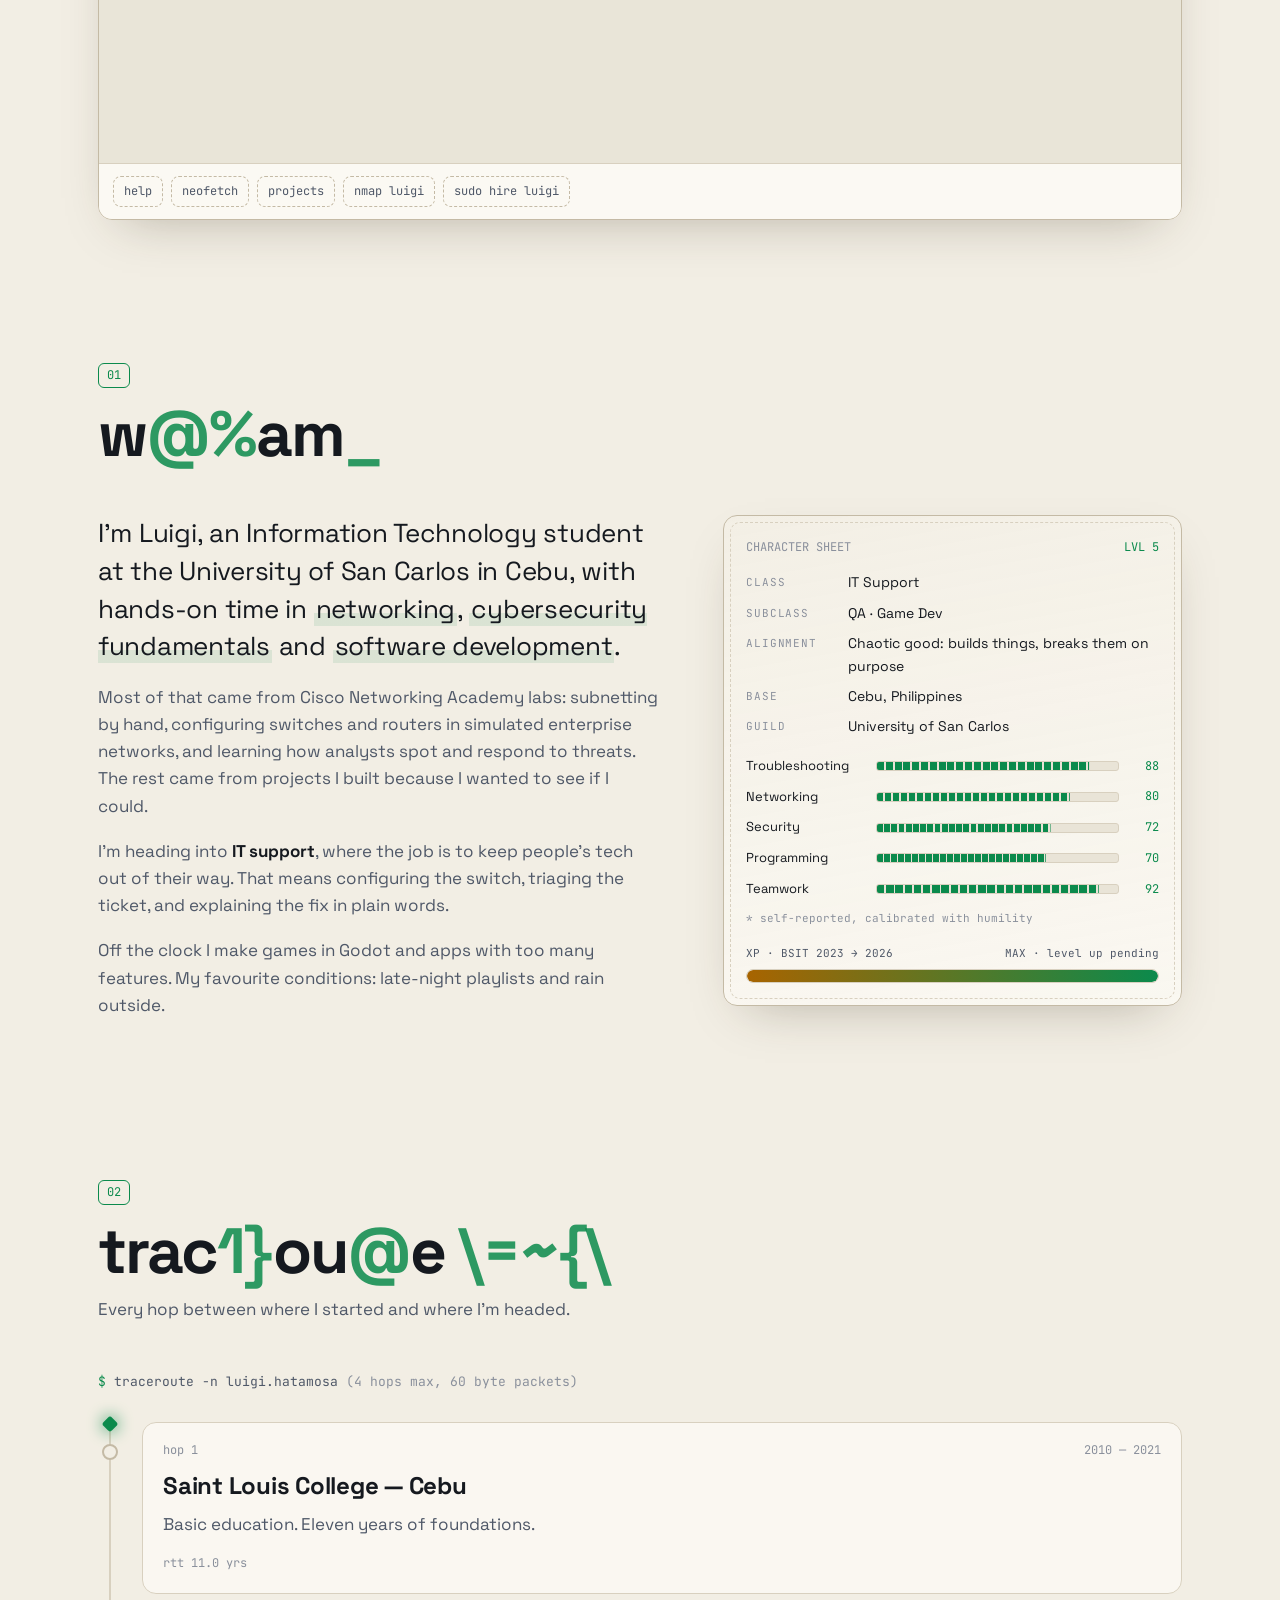
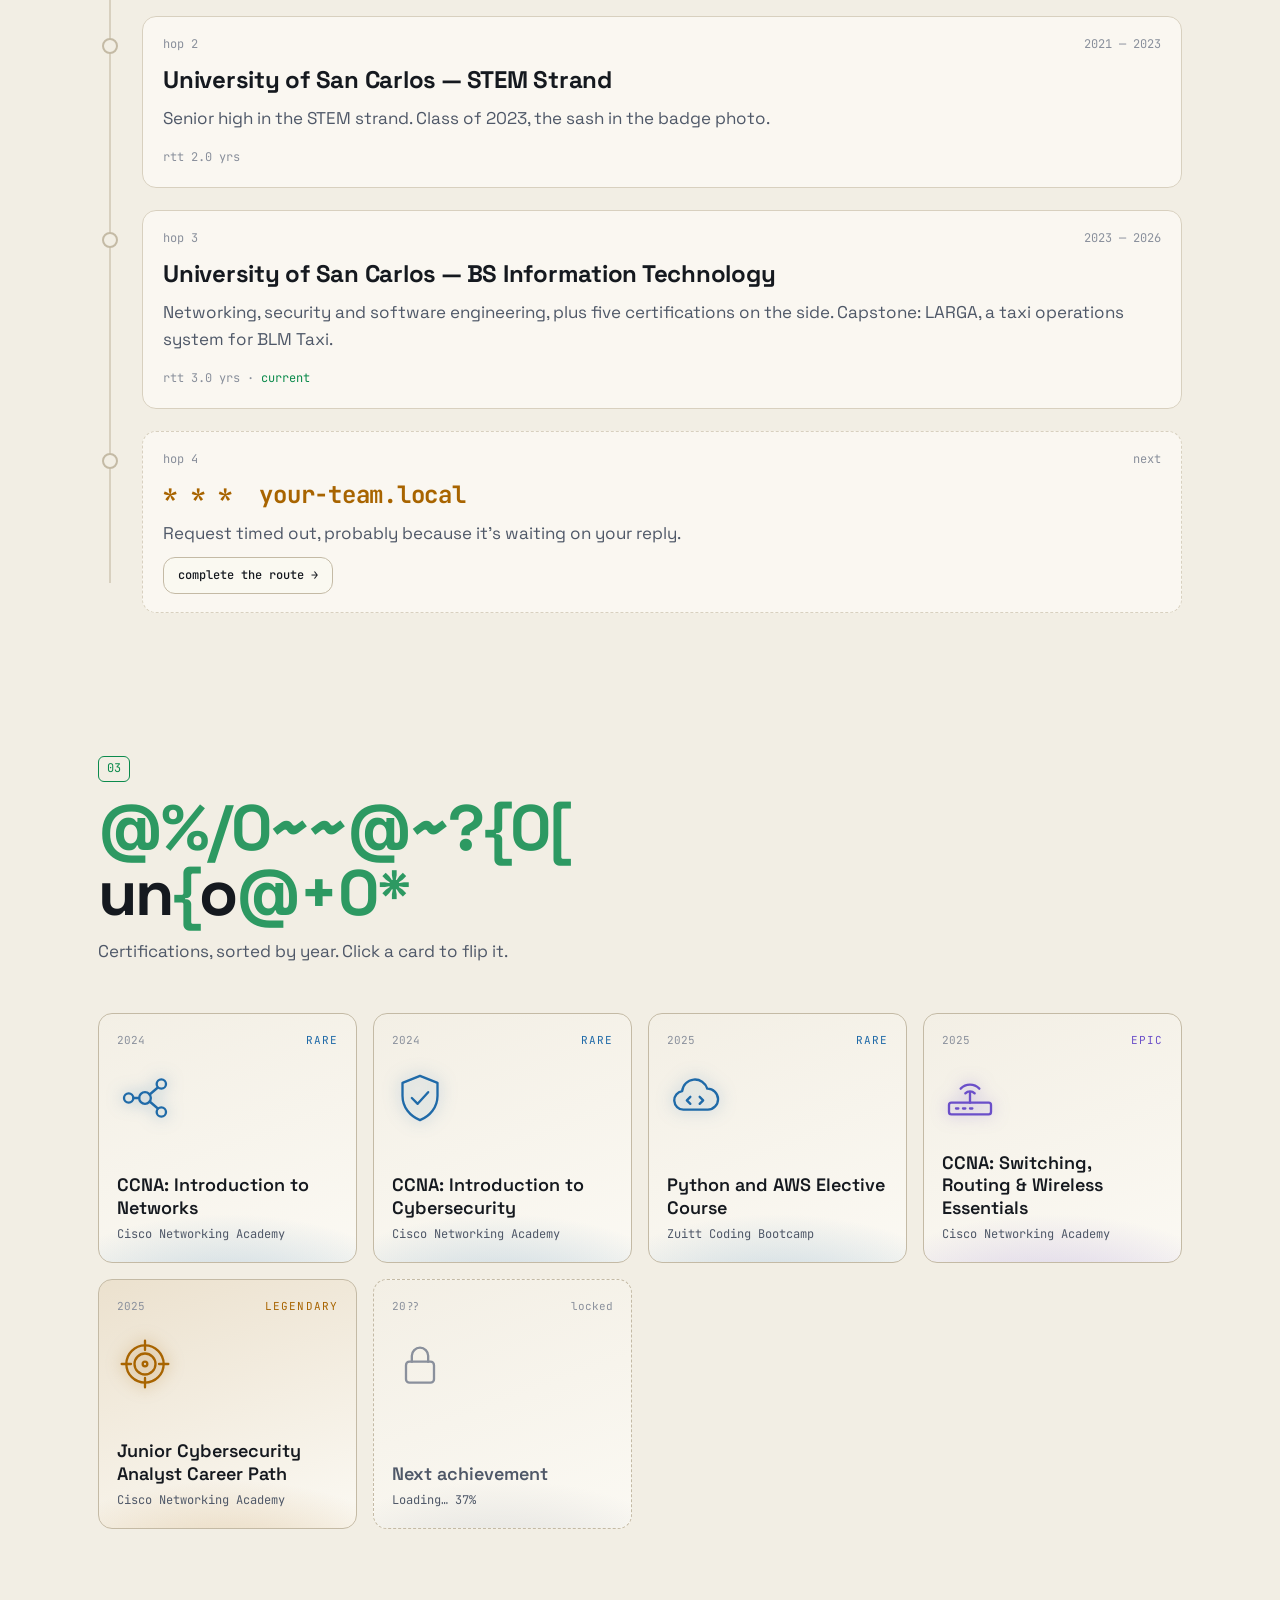
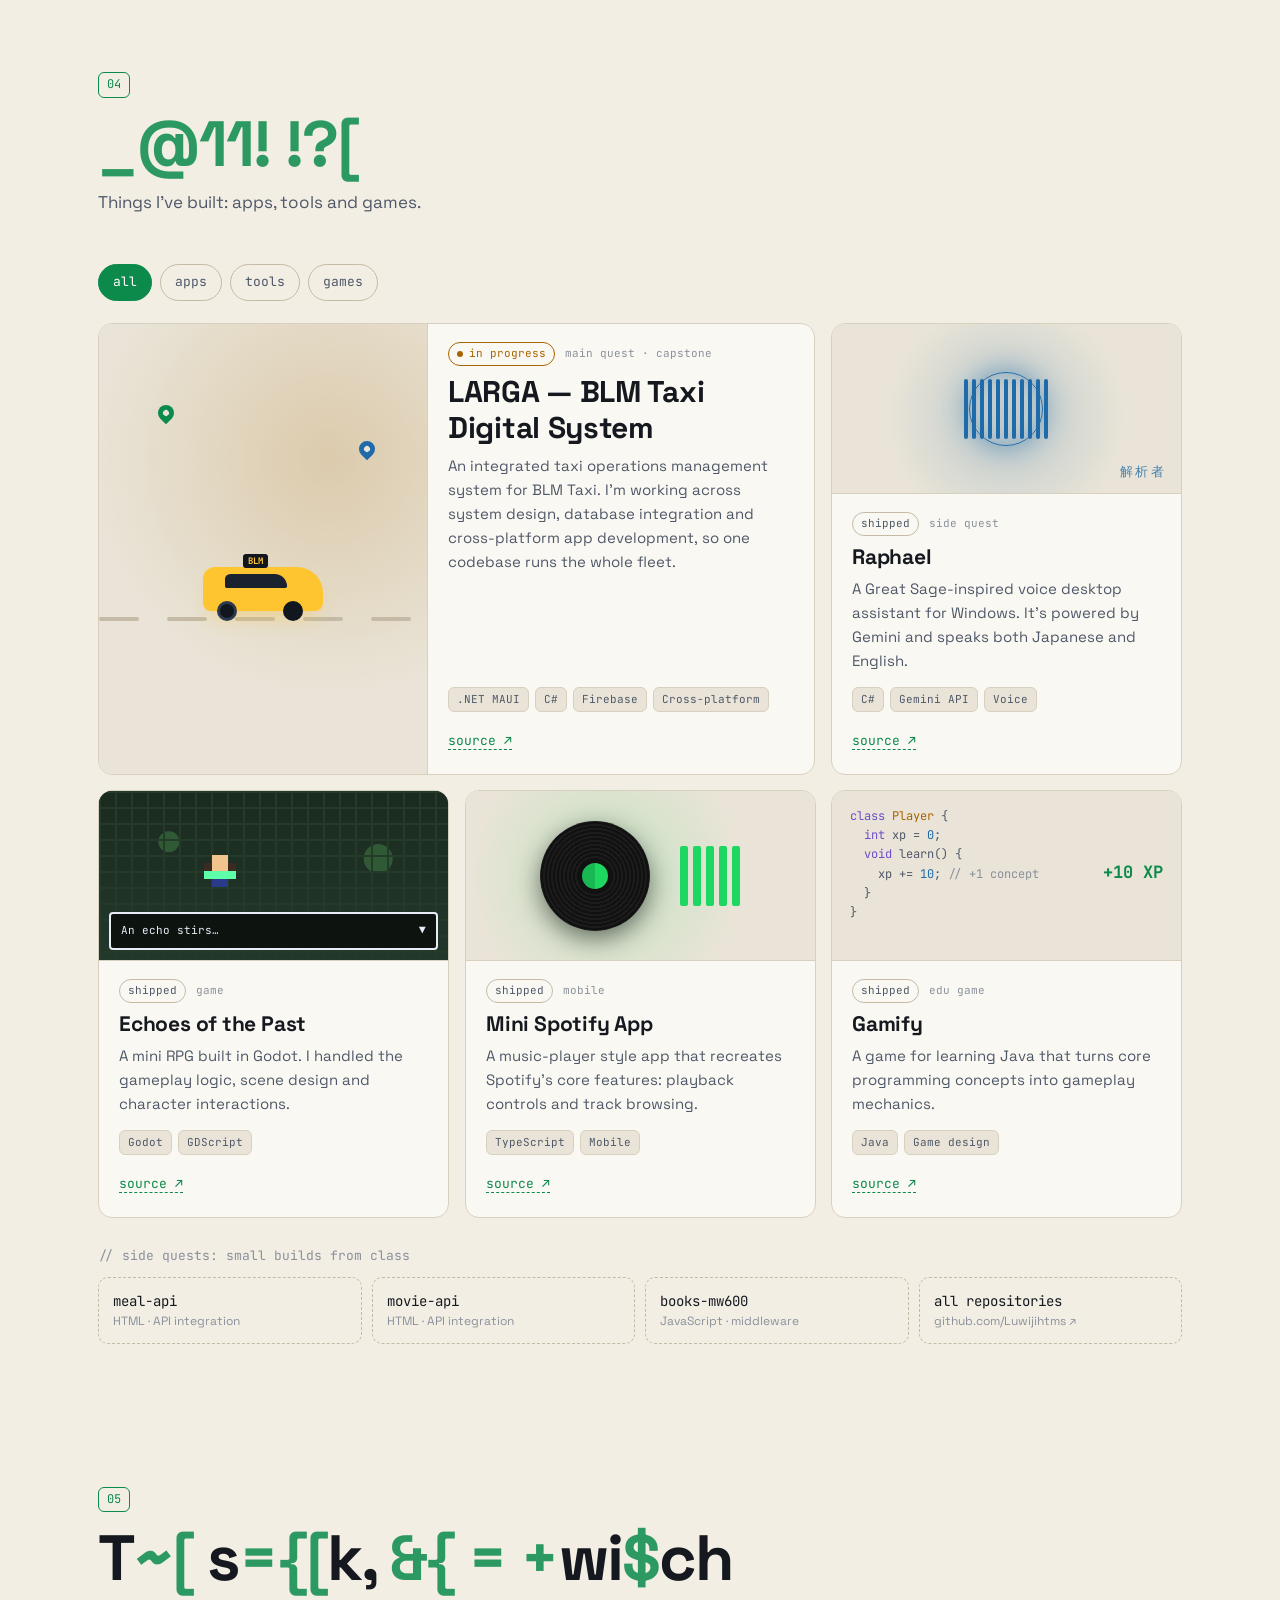
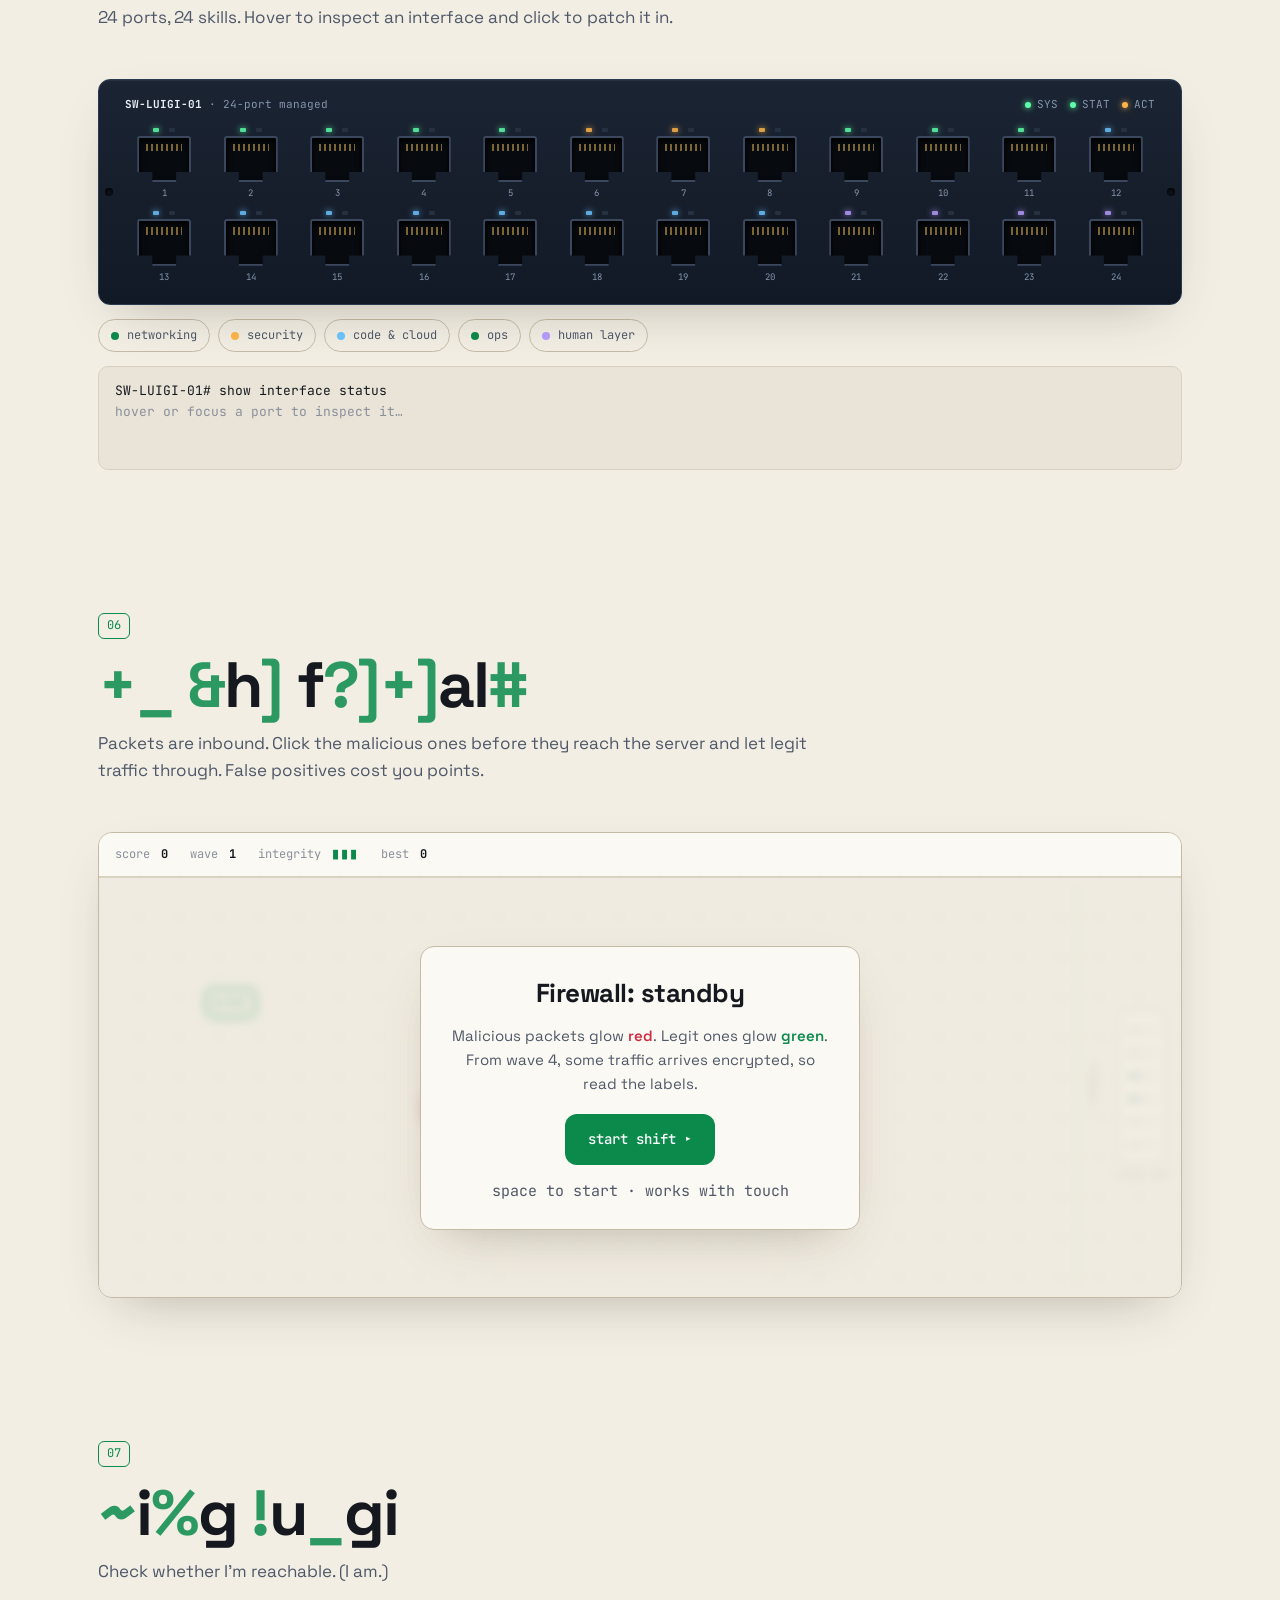
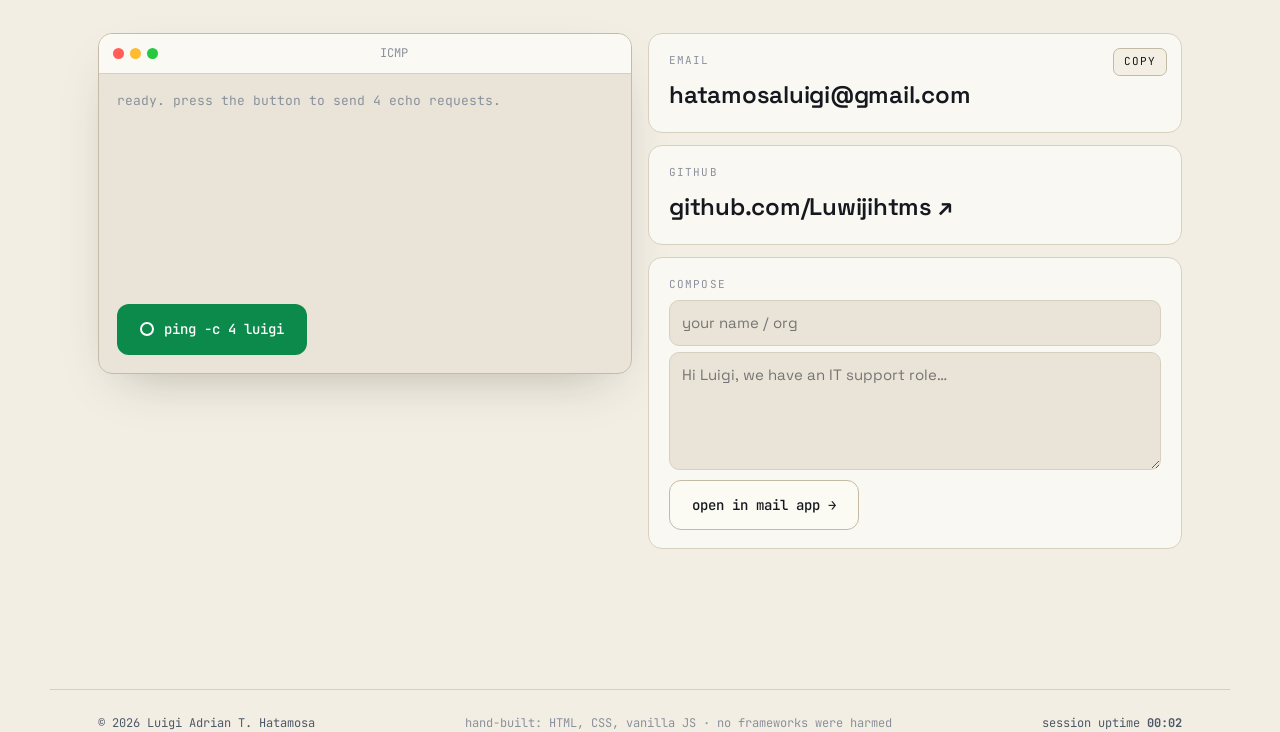
==== commit 5f6cf800: "Link LARGA, Echoes of the Past, and Gamify to their repos" ====
--- a/index.html
+++ b/index.html
@@ -362,6 +362,7 @@
             <h3>LARGA — BLM Taxi Digital System</h3>
             <p>An integrated taxi operations management system for BLM Taxi. I'm working across system design, database integration and cross-platform app development, so one codebase runs the whole fleet.</p>
             <ul class="tags"><li>.NET MAUI</li><li>C#</li><li>Firebase</li><li>Cross-platform</li></ul>
+            <div class="quest-links"><a href="https://github.com/AlexaAko548/LARGA" target="_blank" rel="noopener">source ↗</a></div>
           </div>
         </article>
 
@@ -391,7 +392,7 @@
             <h3>Echoes of the Past</h3>
             <p>A mini RPG built in Godot. I handled the gameplay logic, scene design and character interactions.</p>
             <ul class="tags"><li>Godot</li><li>GDScript</li></ul>
-            <div class="quest-links"><a href="https://github.com/Luwijihtms?tab=repositories&amp;language=gdscript" target="_blank" rel="noopener">godot repos ↗</a></div>
+            <div class="quest-links"><a href="https://github.com/klarkkyyy/ETP" target="_blank" rel="noopener">source ↗</a></div>
           </div>
         </article>
 
@@ -424,6 +425,7 @@
             <h3>Gamify</h3>
             <p>A game for learning Java that turns core programming concepts into gameplay mechanics.</p>
             <ul class="tags"><li>Java</li><li>Game design</li></ul>
+            <div class="quest-links"><a href="https://github.com/klarkkyyy/OOP_Final-Proj" target="_blank" rel="noopener">source ↗</a></div>
           </div>
         </article>
       </div>
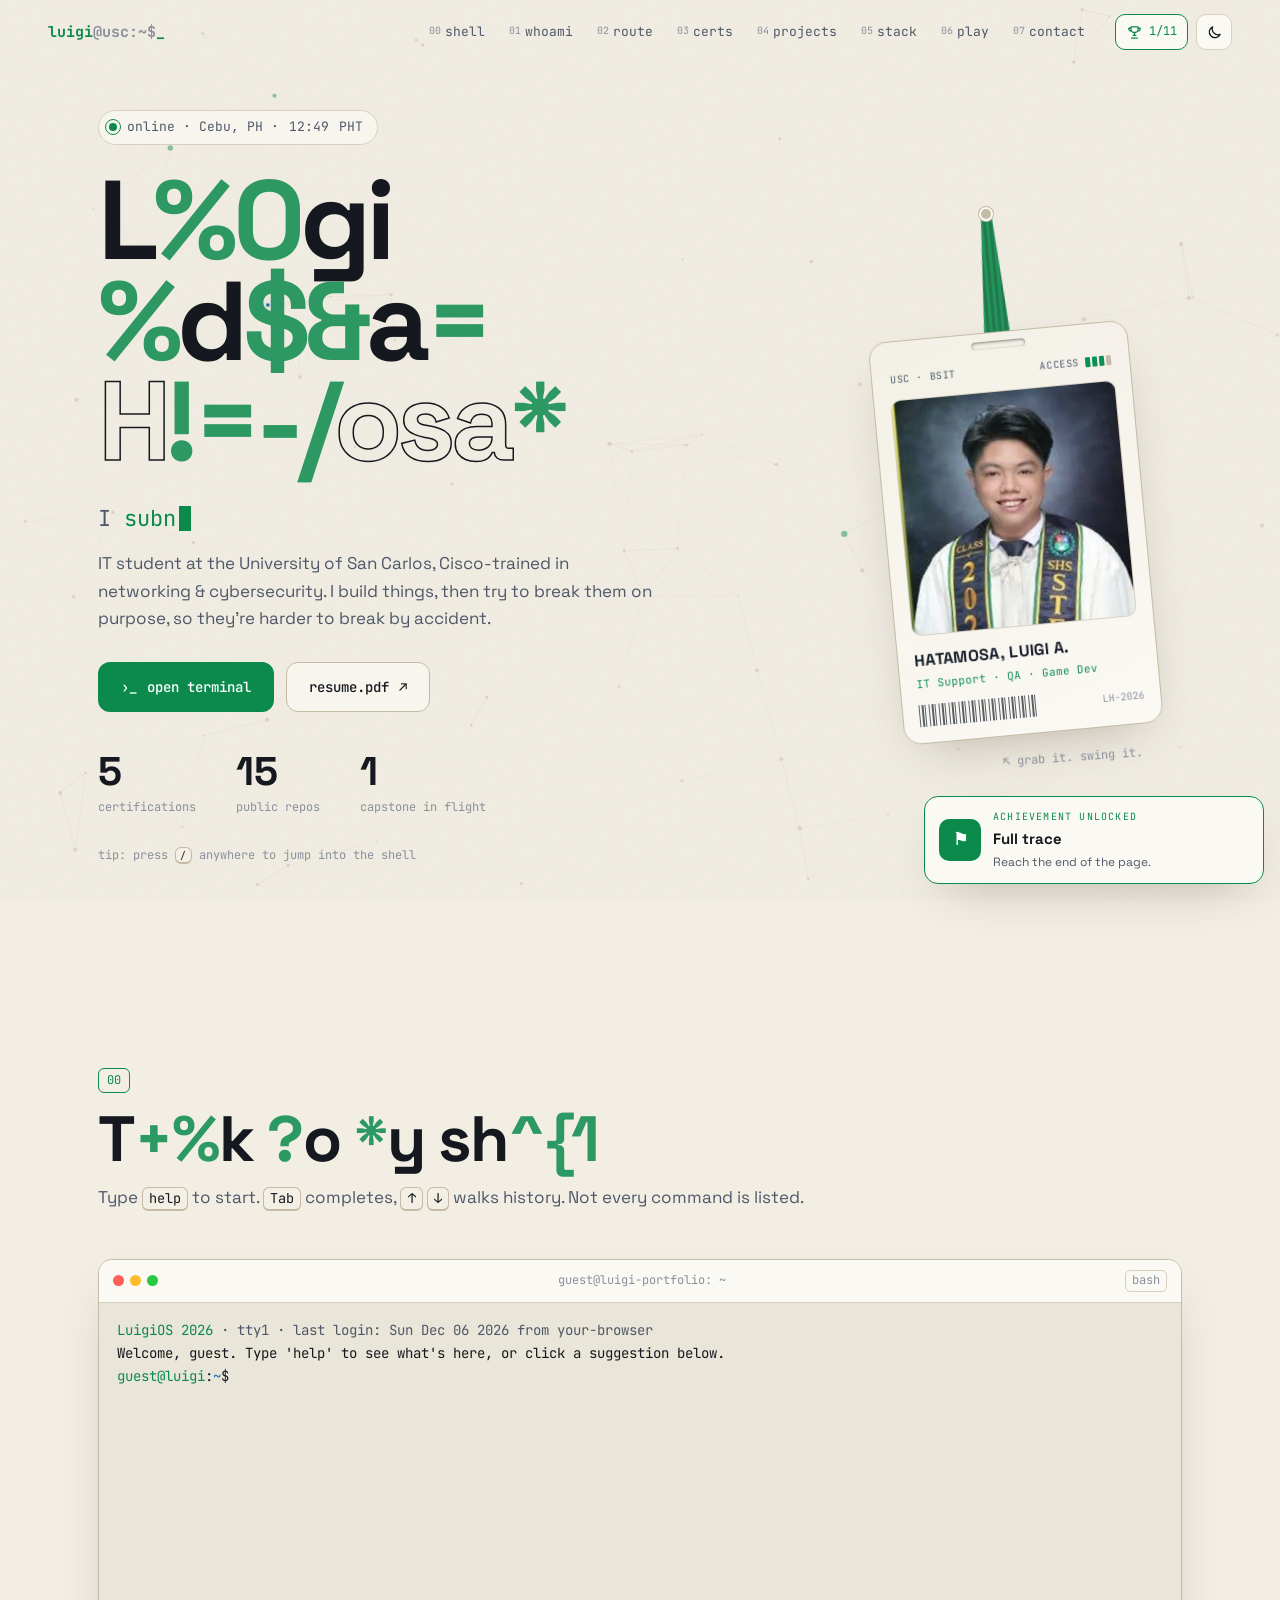
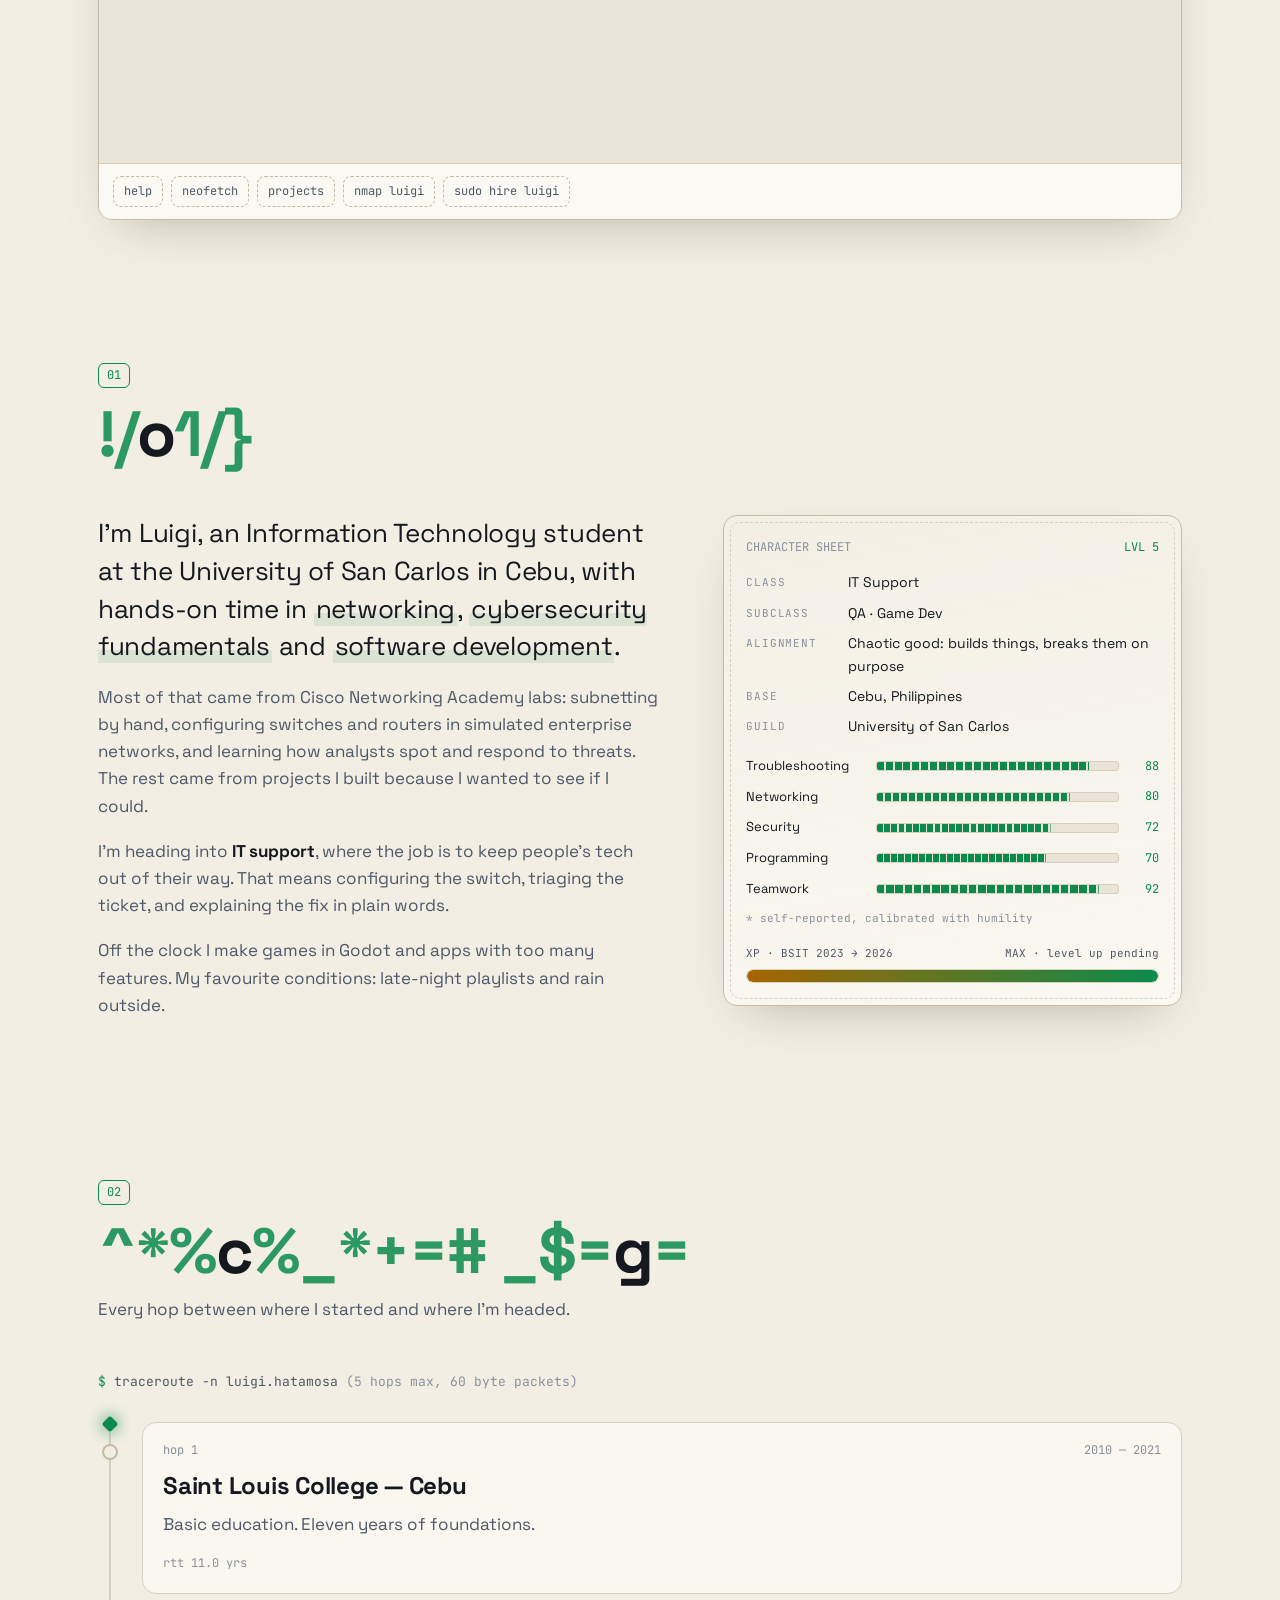
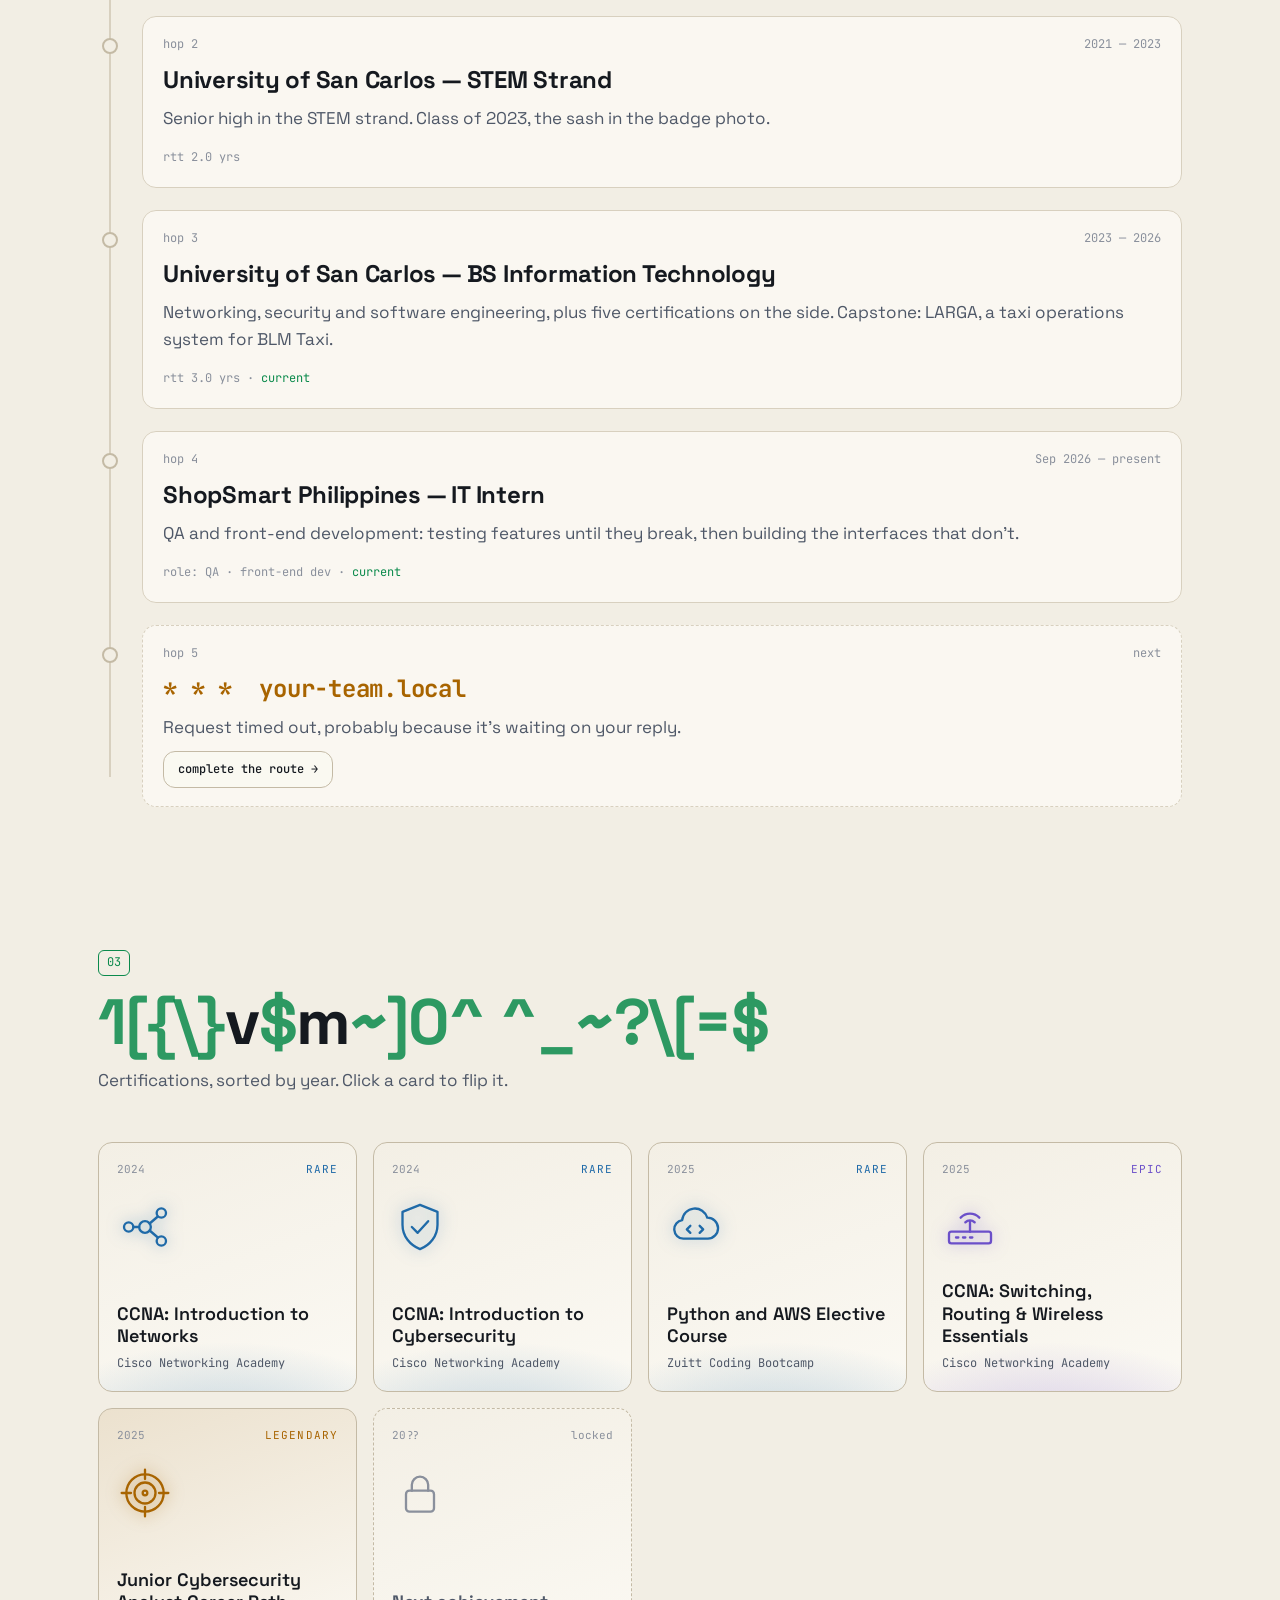
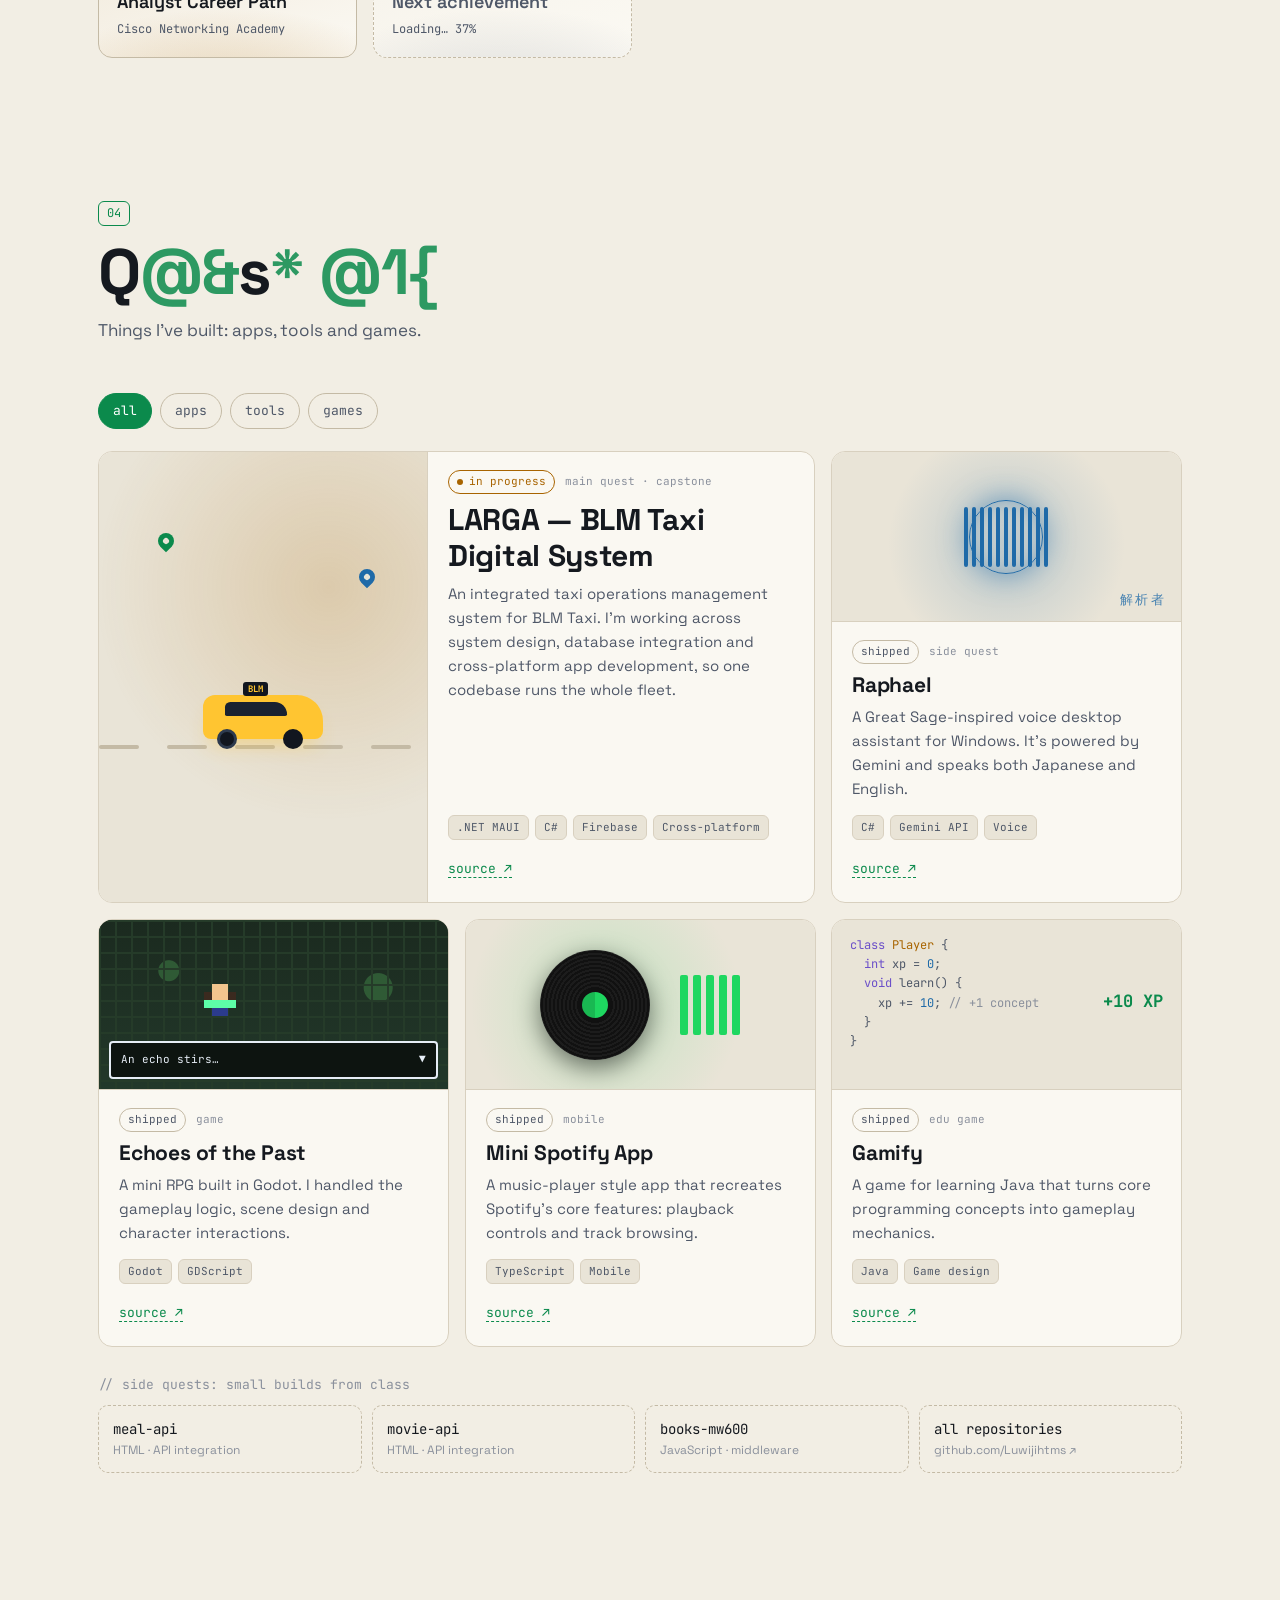
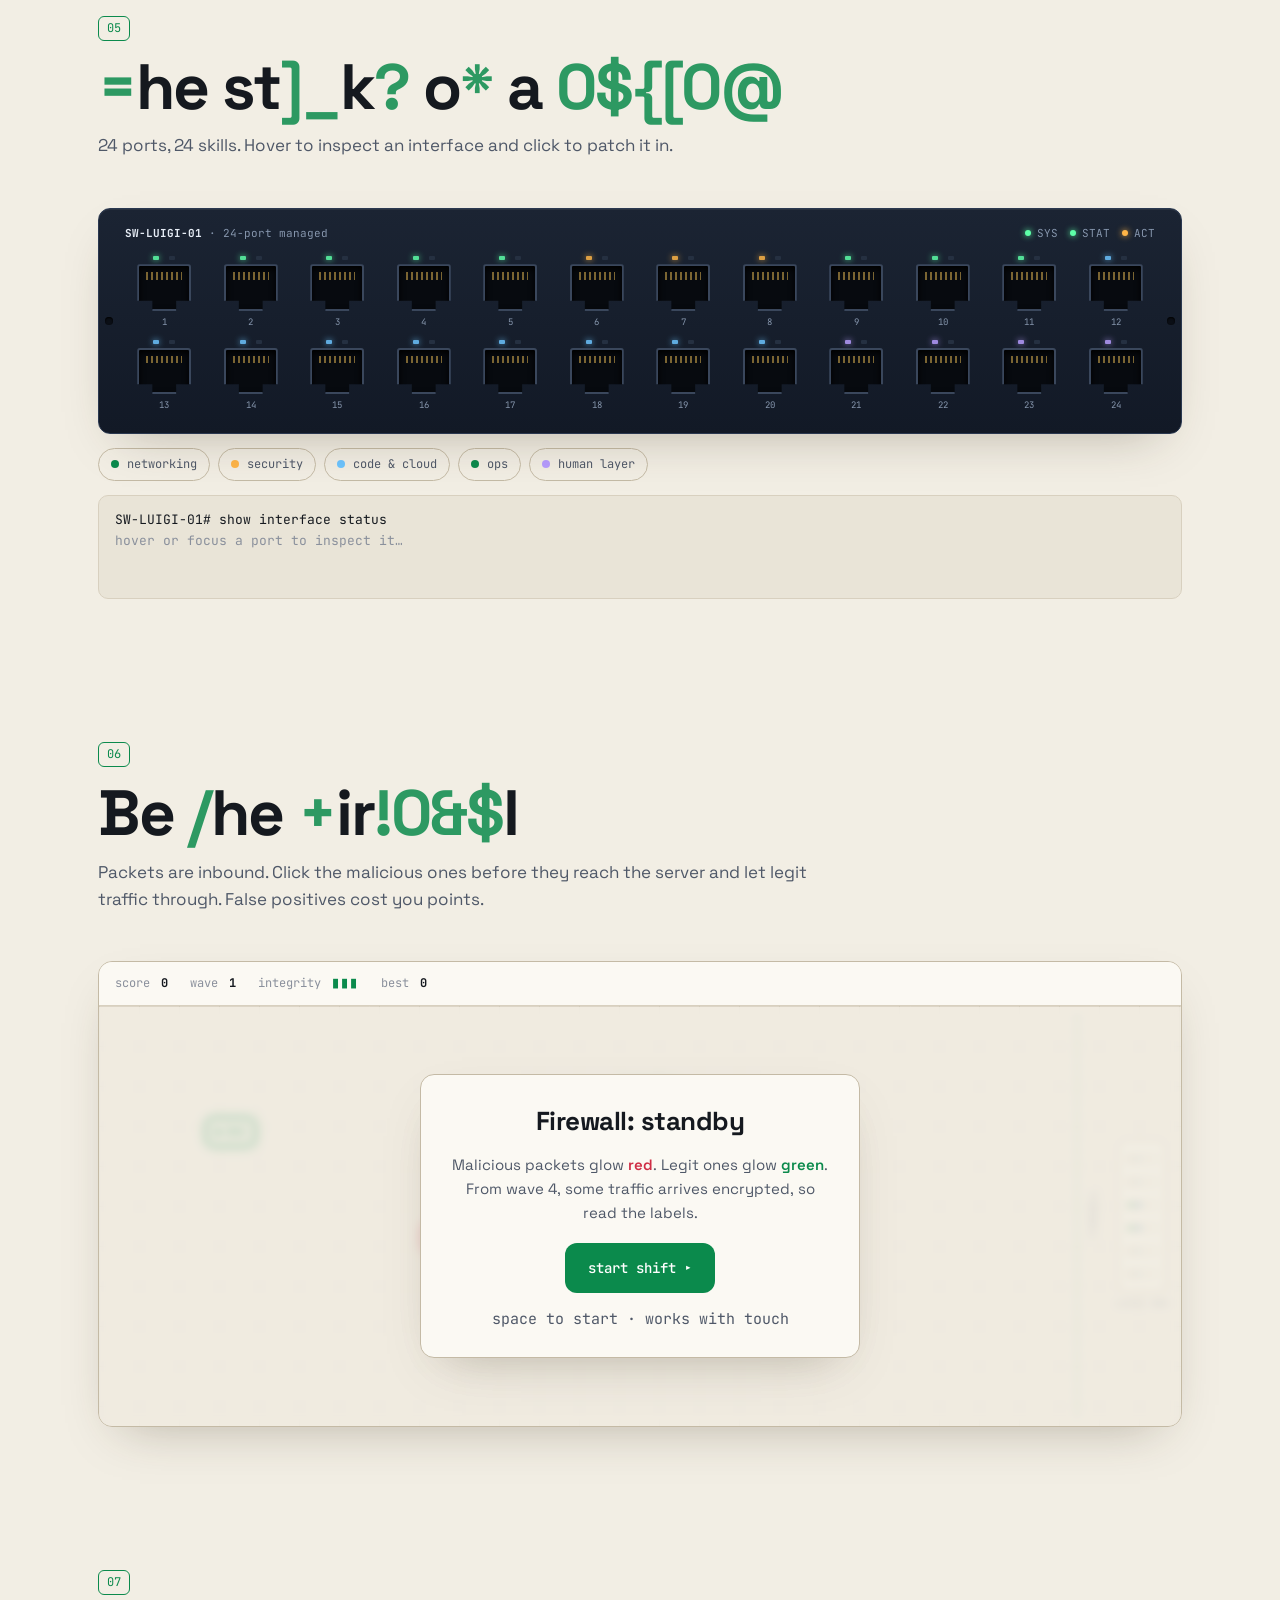
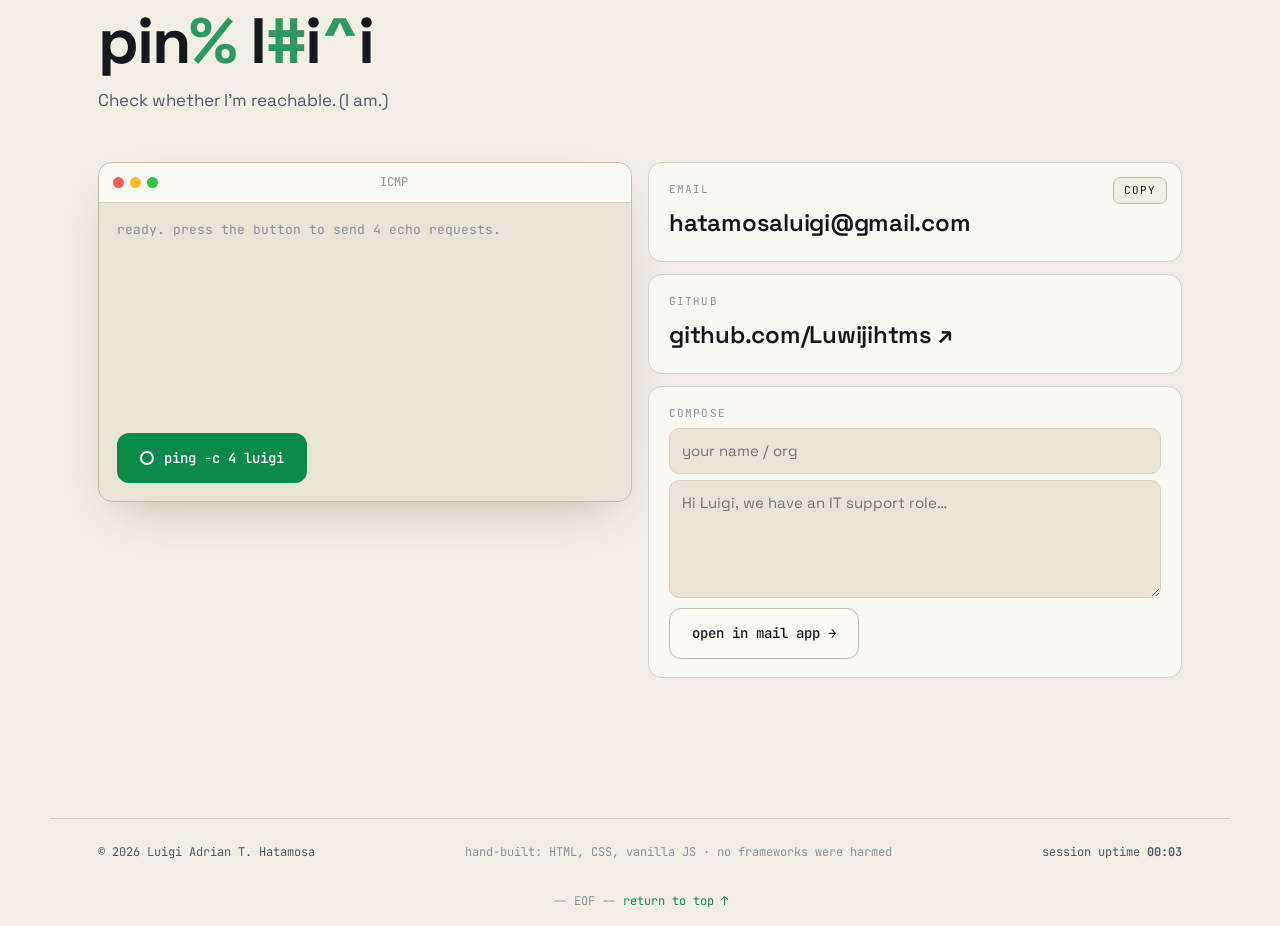
==== commit 510e2e0b: "Add ShopSmart Philippines IT internship to traceroute" ====
--- a/index.html
+++ b/index.html
@@ -203,7 +203,7 @@
         <p>Every hop between where I started and where I'm headed.</p>
       </header>
       <div class="trace" id="trace">
-        <div class="trace-cmd mono reveal"><span class="acc">$</span> traceroute -n luigi.hatamosa <span class="dim">(4 hops max, 60 byte packets)</span></div>
+        <div class="trace-cmd mono reveal"><span class="acc">$</span> traceroute -n luigi.hatamosa <span class="dim">(5 hops max, 60 byte packets)</span></div>
         <div class="trace-rail" aria-hidden="true"><div class="trace-fill" id="trace-fill"></div><div class="trace-packet" id="trace-packet"></div></div>
         <ol class="hops">
           <li class="hop reveal">
@@ -233,10 +233,19 @@
               <span class="hop-ms mono">rtt 3.0 yrs · <span class="acc">current</span></span>
             </div>
           </li>
+          <li class="hop reveal">
+            <span class="hop-dot" aria-hidden="true"></span>
+            <div class="hop-card">
+              <div class="hop-top mono"><span>hop 4</span><span>Sep 2026 — present</span></div>
+              <h3>ShopSmart Philippines — IT Intern</h3>
+              <p>QA and front-end development: testing features until they break, then building the interfaces that don't.</p>
+              <span class="hop-ms mono">role: QA · front-end dev · <span class="acc">current</span></span>
+            </div>
+          </li>
           <li class="hop hop-next reveal">
             <span class="hop-dot" aria-hidden="true"></span>
             <div class="hop-card">
-              <div class="hop-top mono"><span>hop 4</span><span>next</span></div>
+              <div class="hop-top mono"><span>hop 5</span><span>next</span></div>
               <h3 class="mono">* * *&nbsp; your-team.local</h3>
               <p>Request timed out, probably because it's waiting on your reply.</p>
               <a class="btn btn-ghost small" href="#ping">complete the route →</a>
